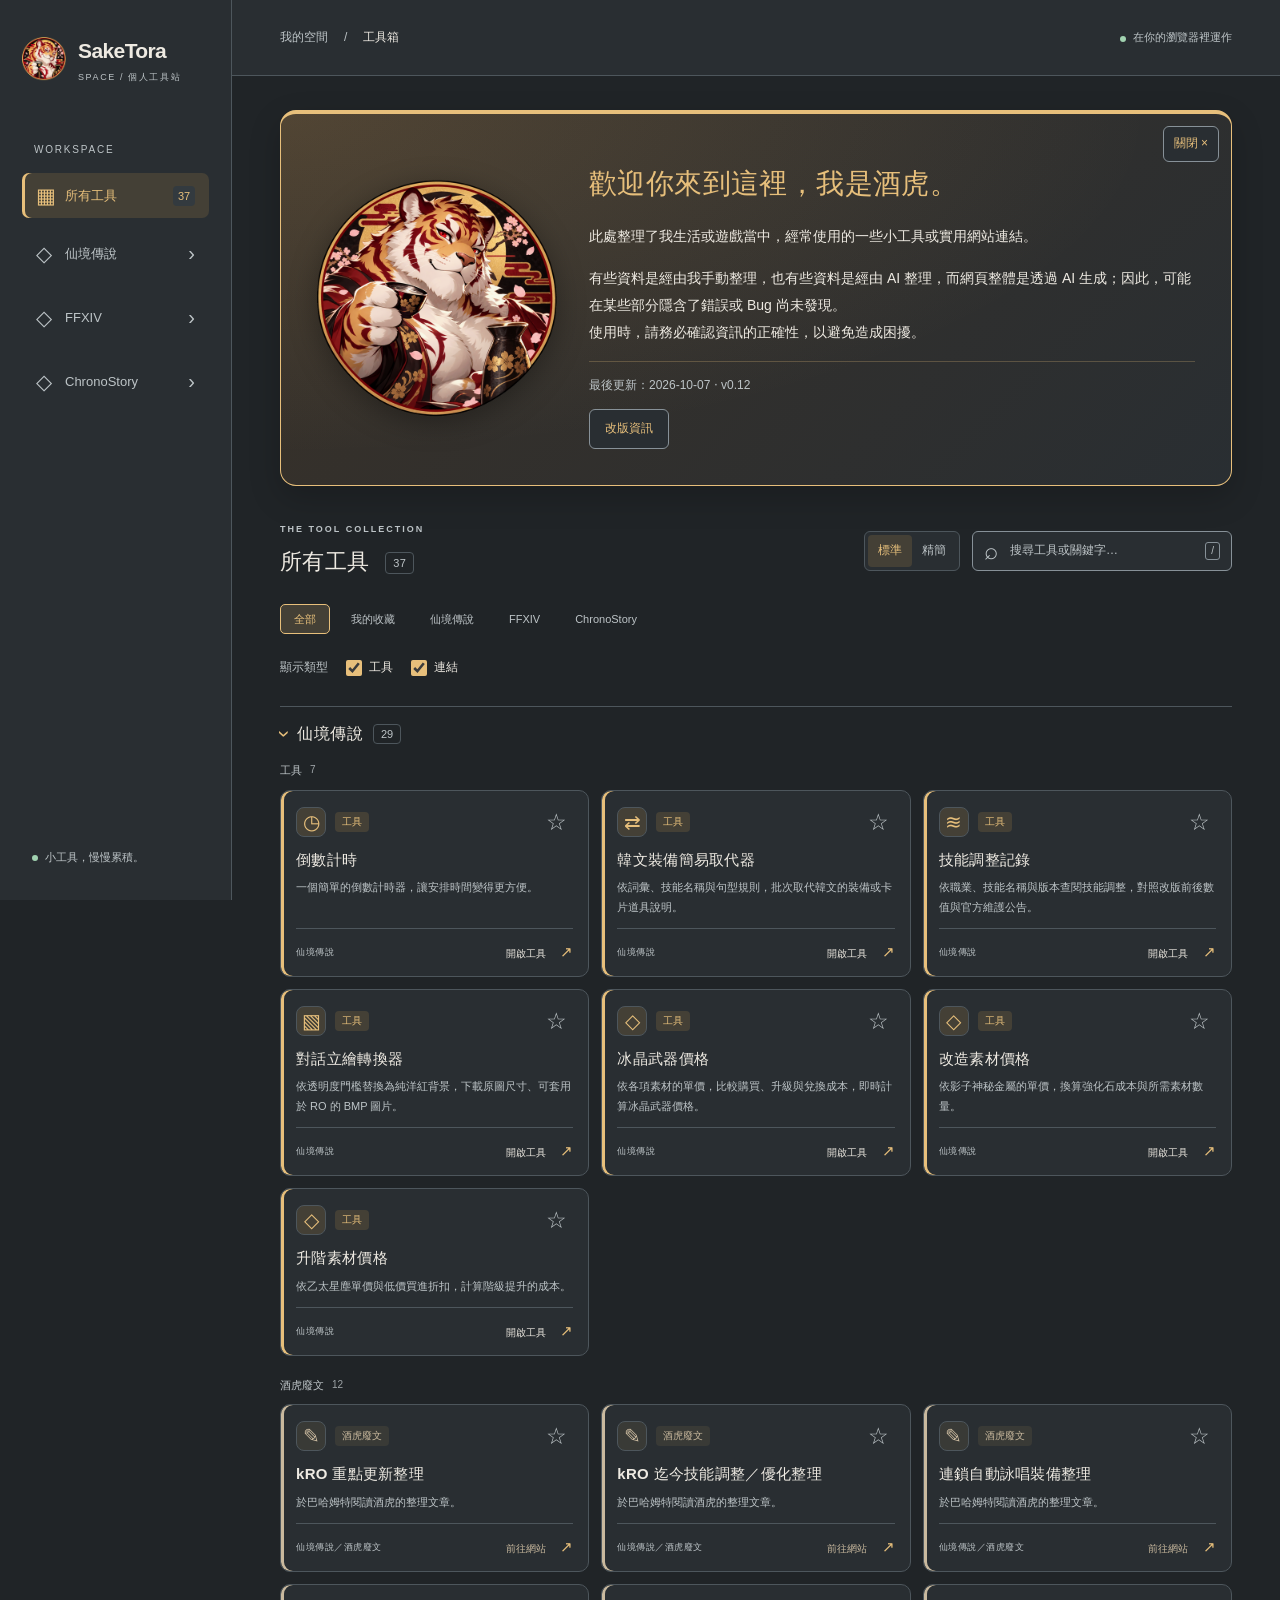
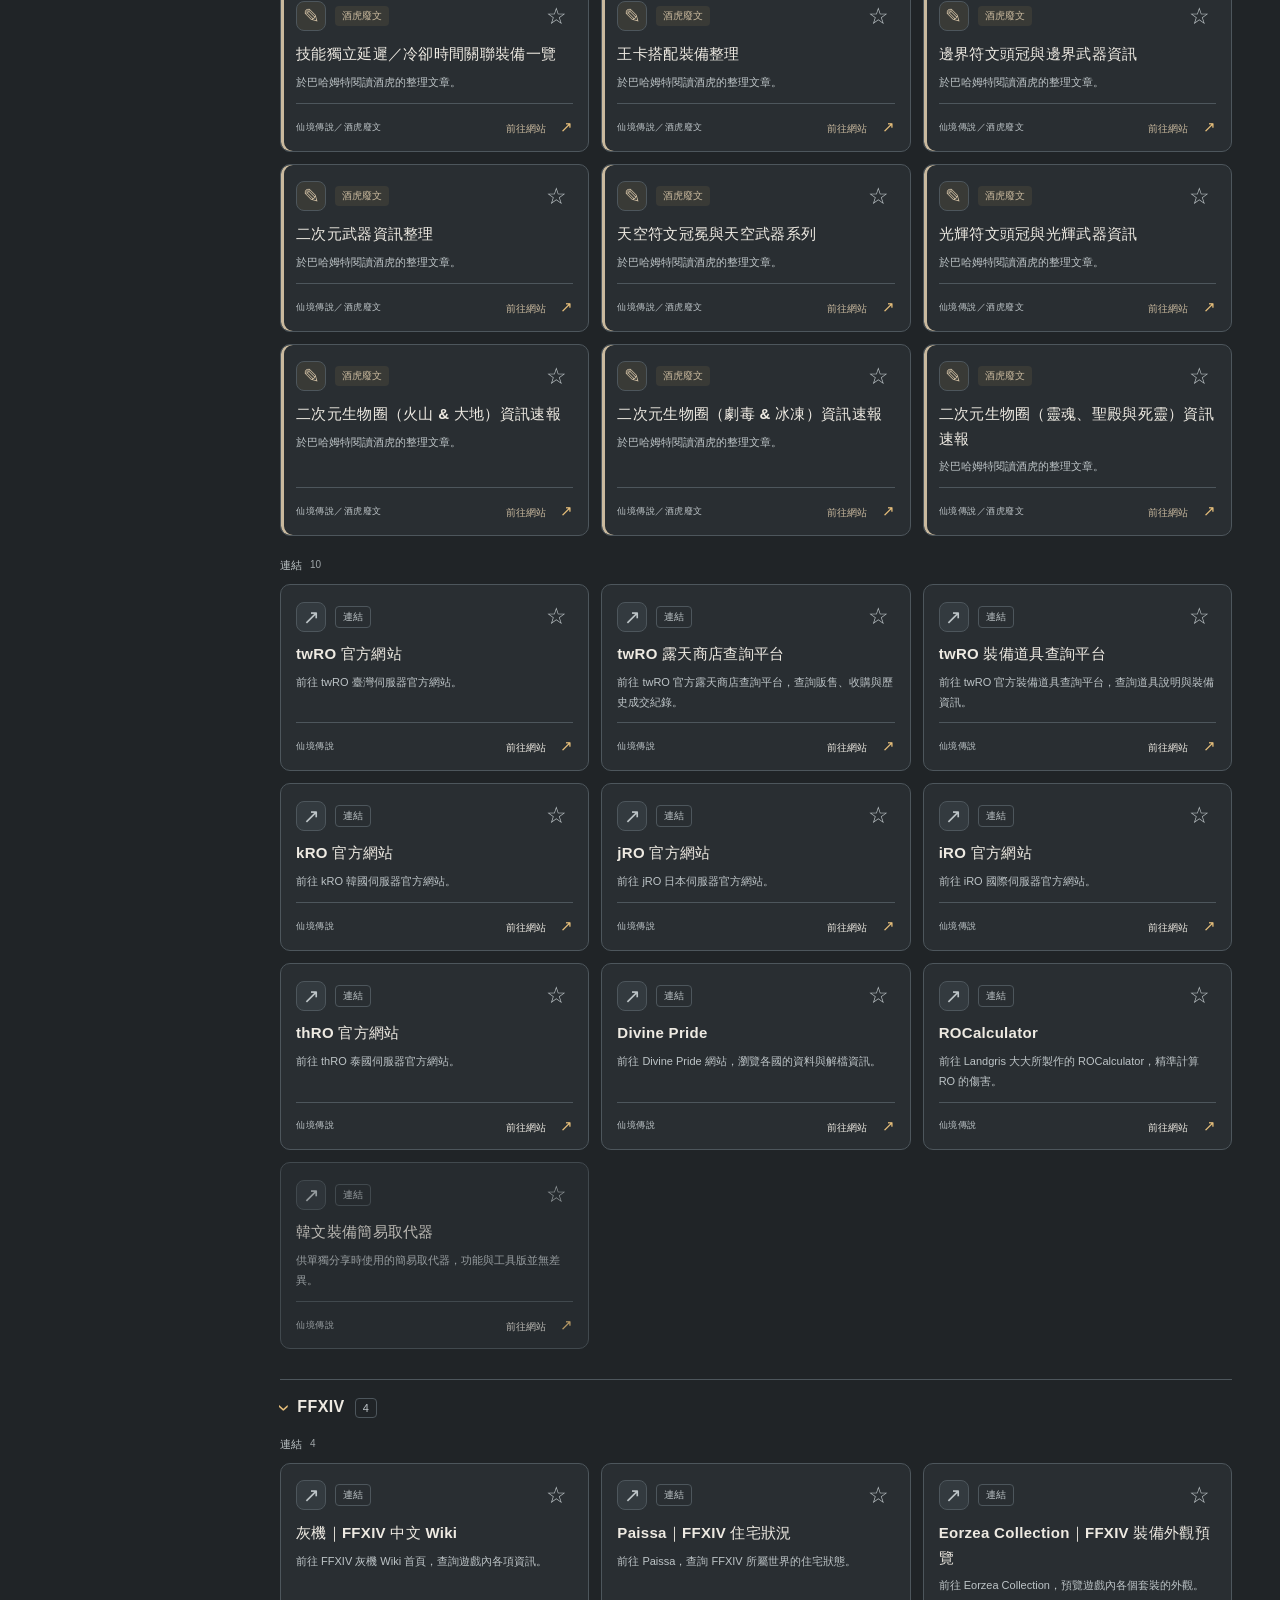
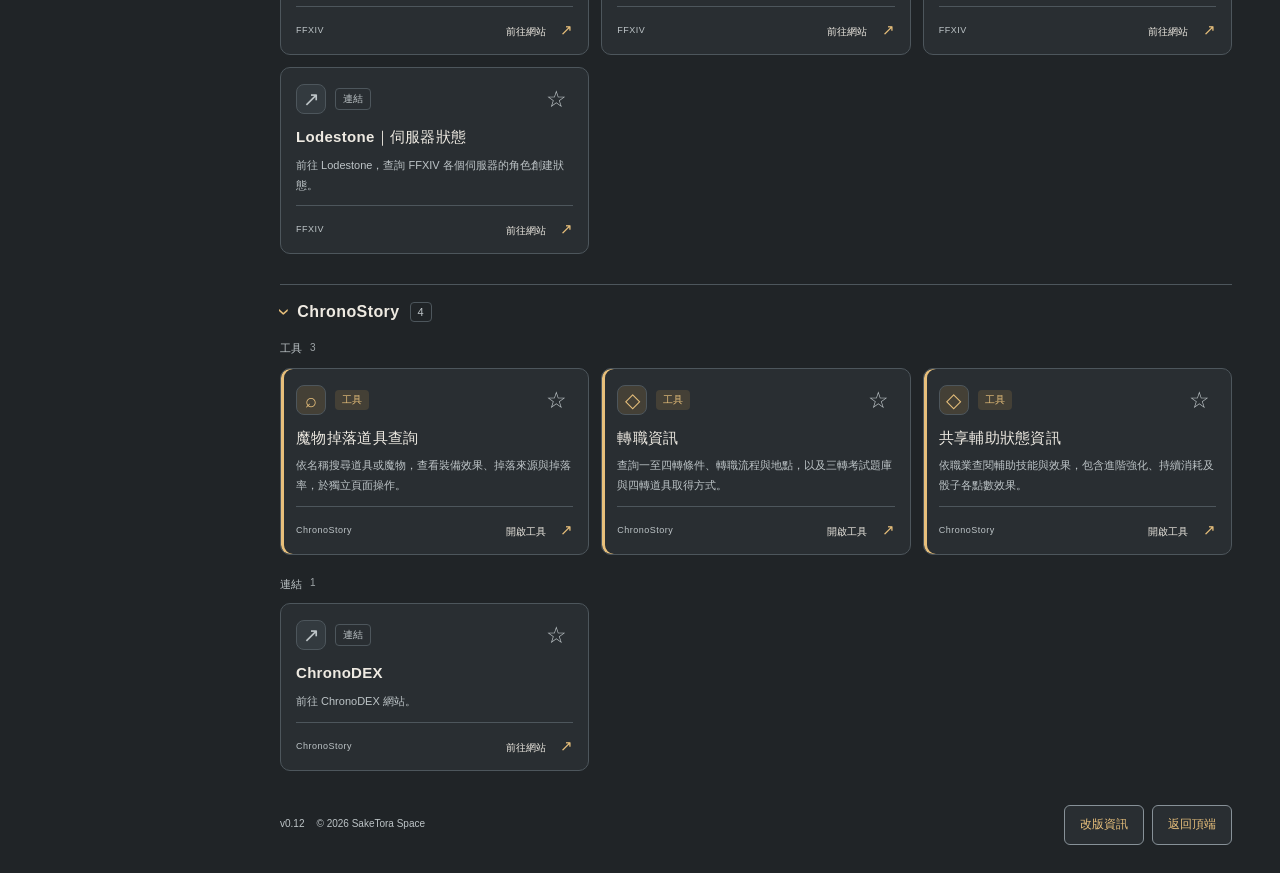
==== index.html @ fd47b69e "feat: 發布 v0.12，新增對話立繪轉換器" ====
<!doctype html>
<html lang="zh-Hant">
<head>
  <meta charset="utf-8">
  <meta name="viewport" content="width=device-width, initial-scale=1">
  <meta name="theme-color" content="#202427">
  <meta name="description" content="SakeTora Space — 收集遊戲與生活中剛剛好的小工具。">
  <title>SakeTora Space · 日常工具箱</title>
  <link rel="canonical" href="https://saketora95.github.io/SakeToraSpace/">
  <meta property="og:type" content="website">
  <meta property="og:site_name" content="SakeTora Space">
  <meta property="og:locale" content="zh_TW">
  <meta property="og:title" content="SakeTora Space · 日常工具箱">
  <meta property="og:description" content="SakeTora Space — 收集遊戲與生活中剛剛好的小工具。">
  <meta property="og:url" content="https://saketora95.github.io/SakeToraSpace/">
  <meta property="og:image" content="https://saketora95.github.io/SakeToraSpace/assets/welcome.png">
  <meta property="og:image:type" content="image/png">
  <meta property="og:image:width" content="600">
  <meta property="og:image:height" content="600">
  <meta property="og:image:alt" content="酒虎舉杯歡迎你來到 SakeTora Space">
  <meta name="twitter:card" content="summary_large_image">
  <meta name="twitter:title" content="SakeTora Space · 日常工具箱">
  <meta name="twitter:description" content="SakeTora Space — 收集遊戲與生活中剛剛好的小工具。">
  <meta name="twitter:image" content="https://saketora95.github.io/SakeToraSpace/assets/welcome.png">
  <meta name="twitter:image:alt" content="酒虎舉杯歡迎你來到 SakeTora Space">
  <link rel="icon" href="./assets/favicon.png" type="image/png">
  <link rel="stylesheet" href="./assets/css/styles.css">
  <script src="./assets/js/tools/ragnarok/glacier-weapon.js" defer></script>
  <script src="./assets/js/tools/ragnarok/reform-material.js" defer></script>
  <script src="./assets/js/tools/ragnarok/grade-material.js" defer></script>
  <script src="./assets/js/tools/ragnarok/laboratory-timer.js" defer></script>
  <script src="./assets/js/tools/chronostory/support-info.js" defer></script>
  <script src="./assets/js/app.js" defer></script>
  <script src="./assets/js/page-navigation.js" defer></script>
</head>
<body>
  <a class="skip-link" href="#main">跳至主要內容</a>
  <aside class="sidebar">
    <a class="brand" href="./" aria-label="SakeTora Space 首頁"><img class="brand-avatar" src="./assets/favicon.png" alt="" width="44" height="44"><span>SakeTora<small>SPACE / 個人工具站</small></span></a>
    <div class="nav-label">WORKSPACE</div>
    <button id="navigation-toggle" class="secondary-button" aria-expanded="false" aria-controls="tool-navigation">工具選單 ☰</button>
    <nav id="tool-navigation" aria-label="工具分類" class="navigation">
      <div class="nav-group"><button class="nav-item" data-filter="all" aria-pressed="false"><span aria-hidden="true">▦</span>所有工具<span class="nav-count" id="all-tool-count">14</span></button></div>
      <div class="nav-group" hidden><button class="nav-item" data-filter="favorites" aria-pressed="false" aria-expanded="false" aria-controls="submenu-favorites"><span aria-hidden="true">☆</span>我的收藏<span class="nav-count" id="favorite-count">0</span><span class="nav-chevron" aria-hidden="true">›</span></button><ul id="submenu-favorites" class="nav-submenu" data-submenu="favorites" hidden></ul></div>
      <div class="nav-group"><button class="nav-item" data-filter="ragnarok" aria-pressed="false" aria-expanded="false" aria-controls="submenu-ragnarok"><span aria-hidden="true">◇</span>仙境傳說<span class="nav-chevron" aria-hidden="true">›</span></button><ul id="submenu-ragnarok" class="nav-submenu" data-submenu="ragnarok" hidden></ul></div>
      <div class="nav-group"><button class="nav-item" data-filter="ffxiv" aria-pressed="false" aria-expanded="false" aria-controls="submenu-ffxiv"><span aria-hidden="true">◇</span>FFXIV<span class="nav-chevron" aria-hidden="true">›</span></button><ul id="submenu-ffxiv" class="nav-submenu" data-submenu="ffxiv" hidden></ul></div>
      <div class="nav-group"><button class="nav-item" data-filter="chronostory" aria-pressed="false" aria-expanded="false" aria-controls="submenu-chronostory"><span aria-hidden="true">◇</span>ChronoStory<span class="nav-chevron" aria-hidden="true">›</span></button><ul id="submenu-chronostory" class="nav-submenu" data-submenu="chronostory" hidden></ul></div>
    </nav>
    <div class="sidebar-bottom"><span class="status-dot"></span>小工具，慢慢累積。</div>
  </aside>
  <div class="workspace">
    <header class="topbar"><span><span class="muted">我的空間</span><span class="breadcrumb">/</span>工具箱</span><span class="local-badge"><span class="status-dot"></span>在你的瀏覽器裡運作</span></header>
    <main id="main">
      <section id="toolbox" class="toolbox" aria-labelledby="tools-heading">
        <section id="welcome-panel" class="welcome-panel" aria-labelledby="welcome-heading" hidden>
          <button id="welcome-close" class="welcome-close secondary-button" type="button" aria-label="關閉自我介紹">關閉 ×</button>
          <img class="welcome-portrait" src="./assets/welcome.png" alt="酒虎舉杯歡迎你" width="1254" height="1254">
          <div class="welcome-copy">
            <h2 id="welcome-heading">歡迎你來到這裡，我是酒虎。</h2>
            <p>此處整理了我生活或遊戲當中，經常使用的一些小工具或實用網站連結。</p>
            <p>有些資料是經由我手動整理，也有些資料是經由 AI 整理，而網頁整體是透過 AI 生成；因此，可能在某些部分隱含了錯誤或 Bug 尚未發現。<br>使用時，請務必確認資訊的正確性，以避免造成困擾。</p>
            <p class="welcome-version">最後更新：2026-10-07 ‧ <span id="welcome-version">v0.12</span></p>
            <button class="secondary-button welcome-release" type="button" data-release-notes aria-haspopup="dialog" aria-controls="release-dialog">改版資訊</button>
          </div>
        </section>
        <div class="section-top">
          <div><div class="eyebrow muted">THE TOOL COLLECTION</div><h1 id="tools-heading">所有工具 <span id="result-count">14</span></h1></div>
          <div class="collection-controls">
            <div class="view-switch" role="group" aria-label="卡片顯示方式">
              <button type="button" data-card-view="standard" aria-pressed="true" aria-controls="tool-grid">標準</button>
              <button type="button" data-card-view="compact" aria-pressed="false" aria-controls="tool-grid">精簡</button>
            </div>
            <label class="search"><span aria-hidden="true">⌕</span><input id="search" type="search" placeholder="搜尋工具或關鍵字…" aria-label="搜尋工具"><kbd>/</kbd></label>
          </div>
        </div>
        <div class="filter-row"><div class="filter-tabs" role="group" aria-label="篩選工具"><button data-filter="all" class="filter-tab active" aria-pressed="true">全部</button><button data-filter="favorites" class="filter-tab" aria-pressed="false">我的收藏</button><button data-filter="ragnarok" class="filter-tab" aria-pressed="false">仙境傳說</button><button data-filter="ffxiv" class="filter-tab" aria-pressed="false">FFXIV</button><button data-filter="chronostory" class="filter-tab" aria-pressed="false">ChronoStory</button></div></div>
        <div class="type-filters" role="group" aria-label="顯示類型">
          <span>顯示類型</span>
          <label for="show-tools"><input id="show-tools" type="checkbox" checked>工具</label>
          <label for="show-links"><input id="show-links" type="checkbox" checked>連結</label>
        </div>
        <div id="tool-grid" class="tool-collection"></div>
        <div id="empty-state" class="empty-state" hidden><span aria-hidden="true">⌕</span><h3 id="empty-title">找不到符合的工具</h3><p id="empty-description">換個關鍵字，或看看其他分類吧。</p><button class="secondary-button" id="clear-filters">顯示所有工具</button></div>
        <noscript><p class="notice">請啟用 JavaScript，即可使用搜尋、收藏及所有小工具。</p></noscript>
      </section>
      <footer>
        <div class="footer-info"><span id="site-version" aria-label="網站版本"></span><span>© <span id="year">2026</span> SakeTora Space</span></div>
        <div class="footer-actions"><button id="welcome-restore" class="secondary-button" type="button" aria-controls="welcome-panel" hidden>重新顯示歡迎訊息</button><button class="secondary-button" type="button" data-release-notes aria-haspopup="dialog" aria-controls="release-dialog">改版資訊</button><button id="back-to-top" class="secondary-button" type="button">返回頂端</button></div>
      </footer>
    </main>
  </div>
  <dialog id="tool-dialog" aria-labelledby="dialog-title"><div class="dialog-header"><div><span id="dialog-category" class="eyebrow muted"></span><h2 id="dialog-title"></h2></div><button id="close-dialog" class="icon-button" aria-label="關閉工具">×</button></div><div id="tool-content"></div></dialog>
  <dialog id="release-dialog" aria-labelledby="release-title">
    <div class="dialog-header">
      <div><span class="eyebrow muted"><time datetime="2026-10-07">2026-10-07</time></span><h2 id="release-title">v0.12 改版資訊</h2></div>
      <form method="dialog"><button class="icon-button" type="submit" aria-label="關閉改版資訊" autofocus>×</button></form>
    </div>
    <ul class="release-summary">
      <li>仙境傳說新增「對話立繪轉換器」，將 PNG、WebP 依透明度門檻轉為洋紅背景，以原圖尺寸輸出 24 位元 BMP。</li>
      <li>提供單一圖檔、卡普拉群（10 份）與准它群（2 份）下載，套用指定檔名，並提醒瀏覽器的多檔下載限制。</li>
      <li>加入立繪替換教學影片連結，獨立頁面支援 #no=1 隱藏返回工具箱連結。</li>
    </ul>
  </dialog>
  <div id="toast" class="toast" role="status" hidden></div>
</body>
</html>
---- assets/css/styles.css ----
:root {
  color-scheme: dark;
  --bg: #202427;
  --panel: #292e32;
  --surface-soft: #333a3f;
  --panel-hover: #3c4143;
  --line: #4d565c;
  --control-line: #879198;
  --text: #eeeae2;
  --muted: #bdc4c7;
  --accent: #e7bf7b;
  --selected: #444036;
  --primary: #e7bf7b;
  --primary-hover: #f2d39f;
  --on-primary: #292419;
  --success: #a1d2b0;
  --warning: #f2d39f;
  --danger: #ffa8aa;
  --shadow: 0 8px 24px #00000018;
  --sidebar: 232px;
  font-family: Inter, "Segoe UI", "Noto Sans TC", "Microsoft JhengHei", sans-serif;
  font-synthesis: none;
}
*{box-sizing:border-box}html{scroll-behavior:smooth;scroll-padding-top:24px}body{margin:0;background:var(--bg);color:var(--text);font-size:14px;line-height:1.65}button,input,textarea{font:inherit}button,a,input,textarea{-webkit-tap-highlight-color:transparent}button{cursor:pointer}button,a{touch-action:manipulation}button{color:inherit}a{color:inherit;text-decoration:none}button:focus-visible,a:focus-visible,input:focus-visible,textarea:focus-visible{outline:2px solid var(--accent);outline-offset:4px}button:disabled{opacity:.45;cursor:not-allowed}[hidden]{display:none!important}.muted{color:var(--muted)}.accent{color:var(--accent)}.skip-link{position:fixed;top:-80px;left:20px;z-index:20;padding:12px;background:var(--accent);color:var(--bg)}.skip-link:focus{top:12px}
.sidebar{width:var(--sidebar);position:fixed;inset:0 auto 0 0;border-right:1px solid var(--line);padding:34px 22px;display:flex;flex-direction:column;background:var(--panel)}.brand{display:flex;gap:12px;align-items:center;font-size:21px;font-weight:700;letter-spacing:-.6px}.brand small{display:block;font-size:9px;color:var(--muted);letter-spacing:1.6px;font-weight:500;margin-top:1px}.brand-mark{position:relative;display:grid;place-items:center;width:40px;height:44px;border-radius:12px;background:var(--primary);color:var(--on-primary);font-size:29px;font-weight:800;transform:rotate(-5deg)}.brand-mark span{position:absolute;font-size:17px;right:-4px;top:-9px;color:var(--accent);text-shadow:2px 2px var(--panel)}.nav-label{font-size:10px;letter-spacing:1.8px;color:var(--muted);margin:58px 12px 14px}.navigation{display:grid;gap:7px}.nav-item{display:flex;align-items:center;gap:13px;background:none;border:0;padding:12px 14px;text-align:left;border-radius:7px;color:var(--muted)}.nav-item>span:first-child{font-size:21px;width:20px;line-height:1}.nav-item.active{background:var(--selected);color:var(--accent)}.nav-item:hover{background:var(--surface-soft)}.nav-count{margin-left:auto;font-size:11px;line-height:20px;min-width:22px;text-align:center;border-radius:4px;background:var(--surface-soft)}.nav-divider{height:1px;background:var(--line);margin:14px 10px}.sidebar-bottom{margin-top:auto;font-size:11px;color:var(--muted);padding:16px 10px 0}.status-dot{display:inline-block;width:6px;height:6px;border-radius:50%;background:var(--success);margin-right:7px;vertical-align:middle}
.workspace{margin-left:var(--sidebar)}.topbar{height:76px;border-bottom:1px solid var(--line);display:flex;justify-content:space-between;align-items:center;padding:0 48px;font-size:12px}.breadcrumb{margin:0 16px;color:var(--muted)}.local-badge{color:var(--muted);font-size:11px}main{max-width:1370px;padding:0 48px;margin:auto}.eyebrow{font-size:9px;letter-spacing:2px;font-weight:600}.primary-button{background:var(--primary);color:var(--on-primary);border:1px solid var(--accent);border-radius:6px;padding:10px 17px;font-weight:650;display:inline-flex;gap:29px;align-items:center;justify-content:center;font-size:12px}.primary-button:hover{background:var(--primary-hover);border-color:var(--primary-hover)}
.toolbox{padding-top:34px}.section-top{display:flex;align-items:center;justify-content:space-between;gap:20px}h1,h2{font-size:22px;letter-spacing:.4px;font-weight:600;margin:7px 0 0}#result-count{display:inline-block;vertical-align:middle;font-size:11px;font-weight:400;color:var(--muted);border:1px solid var(--line);padding:0 7px;border-radius:4px;margin-left:9px;line-height:20px}.search{display:flex;align-items:center;gap:10px;width:260px;padding:7px 11px;border:1px solid var(--line);border-radius:6px;background:var(--panel);color:var(--muted)}.search>span{font-size:24px;line-height:1}.search input{min-width:0;width:100%;border:0;background:none;outline:none;color:var(--text);font-size:12px}.search:focus-within{border-color:var(--accent)}.search kbd{font-family:inherit;border:1px solid var(--control-line);border-radius:3px;padding:0 5px;font-size:10px}.filter-row{display:flex;align-items:center;justify-content:space-between;margin:24px 0 21px;gap:16px}.filter-tabs{display:flex;gap:7px;flex-wrap:wrap}.filter-tab{border:1px solid transparent;background:none;border-radius:5px;padding:5px 13px;font-size:11px;color:var(--muted)}.filter-tab.active{background:var(--selected);border-color:var(--accent);color:var(--accent)}.filter-tab:hover{color:var(--text)}.filter-hint{font-size:10px;color:var(--muted)}.tool-grid{display:grid;grid-template-columns:repeat(3,minmax(0,1fr));gap:12px}.tool-card{position:relative;display:flex;flex-direction:column;background:var(--panel);border:1px solid var(--line);border-radius:10px;padding:14px 15px 0;transition:border-color .2s,transform .2s;min-height:168px}.tool-card:hover{border-color:var(--accent);transform:translateY(-3px)}.card-top{display:flex;justify-content:space-between;align-items:center;margin-bottom:8px}.tool-icon{width:30px;height:30px;display:grid;place-items:center;flex-shrink:0;border-radius:8px;font-size:20px;line-height:1;color:var(--tone);background:color-mix(in srgb,var(--tone) 10%,transparent);border:1px solid color-mix(in srgb,var(--tone) 17%,transparent)}.favorite-button{background:none;border:0;color:var(--muted);padding:6px;font-size:23px;line-height:1}.favorite-button[aria-pressed="true"]{color:var(--accent)}.favorite-button:hover{color:var(--accent)}.tool-card h3{font-size:15px;letter-spacing:.3px;margin:0 0 6px;font-weight:600}.tool-card p{font-size:11px;line-height:1.8;color:var(--muted);margin:0 0 10px;flex:1}.card-footer{display:flex;align-items:center;justify-content:space-between;border-top:1px solid var(--line);padding:8px 0}.category-label{font-size:9px;letter-spacing:.5px;color:var(--muted)}.open-tool{border:0;background:none;font-size:10px;padding:3px 0 3px 12px;color:var(--text)}.open-tool span{font-size:15px;margin-left:12px;color:var(--accent)}.empty-state{text-align:center;padding:50px 20px;border:1px dashed var(--line);border-radius:9px;color:var(--muted)}.empty-state>span{font-size:35px}.empty-state h3{color:var(--text);margin:5px}.empty-state p{font-size:13px}footer{display:flex;justify-content:space-between;color:var(--muted);font-size:10px;padding:28px 0}footer .accent{margin-left:6px}
dialog{width:min(520px,calc(100% - 32px));max-height:calc(100dvh - 40px);background:var(--panel);color:var(--text);border:1px solid var(--control-line);border-radius:14px;padding:25px;box-shadow:0 30px 100px #0007}dialog::backdrop{background:#10182099;backdrop-filter:blur(5px)}body:has(dialog[open]){overflow:hidden}.dialog-header{display:flex;justify-content:space-between;align-items:center;margin-bottom:18px}.dialog-header h2{margin-top:4px}.icon-button{border:1px solid var(--line);background:var(--surface-soft);border-radius:6px;width:34px;height:34px;font-size:24px;line-height:1}.tool-description{color:var(--muted);font-size:13px;margin-bottom:20px}.tool-form{display:grid;gap:16px}.field{display:grid;gap:6px;font-size:12px;color:var(--text)}.field input,.field textarea{border:1px solid var(--control-line);border-radius:6px;background:var(--panel);padding:10px 12px;color:var(--text);width:100%;min-width:0}.field textarea{resize:vertical;min-height:125px;line-height:1.8}.field small{color:var(--muted);font-size:10px}.input-row{display:grid;grid-template-columns:1fr 1fr;gap:14px}.result{padding:17px;background:var(--selected);border:1px solid var(--accent);border-radius:7px;color:var(--accent);overflow-wrap:anywhere;white-space:pre-wrap;font-size:14px;min-height:61px}.actions{display:flex;gap:9px;flex-wrap:wrap}.secondary-button{border:1px solid var(--control-line);color:var(--accent);background:transparent;border-radius:6px;padding:9px 15px;font-size:12px}.secondary-button:hover{background:var(--selected)}.timer-display{text-align:center;font-size:64px;font-variant-numeric:tabular-nums;letter-spacing:3px;color:var(--accent);line-height:1.4;margin:15px 0}.helper,.notice{font-size:11px;color:var(--muted)}.stats{display:grid;grid-template-columns:repeat(3,1fr);gap:9px}.stat{text-align:center;background:var(--selected);border-radius:6px;padding:14px 3px;font-size:11px;color:var(--muted)}.stat strong{display:block;color:var(--accent);font-size:25px}.toast{position:fixed;bottom:24px;left:calc(50% + var(--sidebar)/2);transform:translateX(-50%);border:1px solid var(--accent);background:var(--panel);box-shadow:0 10px 40px #0006;border-radius:8px;padding:11px 20px;color:var(--text);font-size:12px;z-index:10;max-width:90vw}

@media(max-width:1150px){:root{--sidebar:200px}.sidebar{padding:30px 15px}.topbar{padding:0 30px}main{padding:0 30px}.tool-grid{grid-template-columns:repeat(2,minmax(0,1fr))}.filter-hint{display:none}}
@media(max-width:780px){:root{--sidebar:0px}.sidebar{position:static;width:100%;padding:18px 22px;border-right:0;border-bottom:1px solid var(--line);display:block}.brand{font-size:19px}.brand-mark{width:35px;height:36px;font-size:25px}.brand small{font-size:8px}.nav-label,.navigation,.sidebar-bottom{display:none}.workspace{margin:0}.topbar{height:49px;padding:0 22px;font-size:10px}.local-badge{font-size:9px}main{padding:0 22px}.toolbox{padding-top:26px}.search{width:220px}.toast{left:50%}}
@media(max-width:520px){.section-top{display:block}.search{margin-top:19px;width:100%}.search input{font-size:13px}.search kbd{display:none}.filter-row{margin:17px 0}.filter-tabs{gap:4px}.filter-tab{padding:6px 11px;font-size:11px}.tool-grid{grid-template-columns:1fr}.tool-card{min-height:168px}.tool-card p{font-size:12px}footer{gap:10px;font-size:9px}.timer-display{font-size:50px}.local-badge{font-size:8px}.tool-form input,.tool-form textarea{font-size:16px}}
@media(prefers-reduced-motion:reduce){html{scroll-behavior:auto}*,*::before,*::after{transition:none!important}}

/* Expandable tool navigation */
.sidebar{overflow-y:auto}
.brand{flex-shrink:0}
.nav-item{width:100%;gap:9px;font-size:13px}
.nav-chevron{margin-left:auto;font-size:20px;transition:transform .2s}
.nav-item[aria-expanded="true"] .nav-chevron{transform:rotate(90deg)}
.nav-count + .nav-chevron{margin-left:0}
.nav-submenu{list-style:none;margin:5px 0 10px 23px;padding:0 0 0 12px;border-left:1px solid var(--line)}
.nav-tool{display:block;width:100%;border:0;background:none;color:var(--muted);text-align:left;padding:8px 6px;border-radius:5px;font-size:12px}
.nav-tool:hover{background:var(--panel-hover);color:var(--accent)}
.nav-empty{padding:9px 0;color:var(--muted);font-size:11px}
#navigation-toggle{display:none}
@media(max-width:780px){
  #navigation-toggle{display:block;margin-top:16px}
  .sidebar.menu-open .navigation{display:grid;margin-top:14px}
}

.timer-actions{display:grid;grid-template-columns:repeat(3,minmax(0,1fr));gap:10px;width:100%}
.timer-actions button{width:100%;min-width:0;padding:11px 8px}
.secondary-button.timer-stop-active{background:#b42332;border-color:#b42332;color:#fff;font-weight:700;box-shadow:0 0 0 3px #b4233226}
.secondary-button.timer-stop-active:hover{background:#921c29;border-color:#921c29}
.secondary-button.timer-stop-active:active{background:#781722;box-shadow:none}

/* Stretch the native button/link across its card, keeping favorites separate. */
.tool-card .open-tool::after{content:"";position:absolute;inset:0;z-index:1;border-radius:10px;cursor:pointer}
.tool-card .open-tool:focus-visible::after{outline:2px solid var(--accent);outline-offset:3px}
.tool-card .favorite-button{position:relative;z-index:2}
#timer-status{margin:0;min-height:1.65em;text-align:center;color:var(--muted)}
.type-filters{display:flex;align-items:center;flex-wrap:wrap;gap:8px 18px;margin:-5px 0 20px;font-size:12px;color:var(--muted)}
.type-filters label{display:inline-flex;align-items:center;gap:7px;min-height:36px;cursor:pointer;color:var(--text)}
.type-filters input{width:16px;height:16px;margin:0;accent-color:var(--primary);cursor:pointer}

/* Text labels and distinct surfaces keep card types recognizable without color alone. */
.card-identity{display:flex;align-items:center;gap:9px}
.card-type{font-size:10px;line-height:1.6;padding:2px 7px;border-radius:4px}
.card-tool{border-color:var(--line);box-shadow:inset 3px 0 var(--accent);background:var(--panel)}
.card-tool .tool-icon{background:var(--selected);border-color:var(--accent);color:var(--accent)}
.card-tool .card-type{background:var(--selected);color:var(--accent)}
.card-link{background:var(--panel)}
.card-link .tool-icon{background:var(--surface-soft);border-color:var(--line);color:var(--muted)}
.card-link .card-type{border:1px solid var(--line);color:var(--muted)}

/* Category accordions contain separate grids so links always start a new row. */
.tool-collection{display:grid;gap:24px;min-width:0}
.category-group{min-width:0;border-top:1px solid var(--line)}
.category-group>summary{display:flex;align-items:center;gap:10px;padding:14px 0;cursor:pointer;list-style:none}
.category-group>summary::-webkit-details-marker{display:none}
.category-group>summary::before{content:"›";color:var(--accent);font-size:22px;line-height:1;transition:transform .2s}
.category-group[open]>summary::before{transform:rotate(90deg)}
.category-group>summary:focus-visible{outline:2px solid var(--accent);outline-offset:3px;border-radius:4px}
.category-group>summary h2{font-size:16px;margin:0}
.group-count{color:var(--muted);font-size:11px;border:1px solid var(--line);border-radius:4px;padding:0 7px}
.category-content{display:grid;gap:20px;padding:0 0 6px}
.card-section{min-width:0}
.card-section-title{display:flex;gap:8px;align-items:center;margin:0 0 10px;font-size:11px;font-weight:500;color:var(--muted)}
.card-section-title span{font-size:10px;opacity:.8}

dialog.dialog-wide{width:min(960px,calc(100% - 32px))}
.glacier-help{margin:0;text-align:right}
.glacier-actions{justify-content:flex-end}
.reform-actions{justify-content:flex-end}
.grade-merchant{display:flex;align-items:center;gap:8px;font-size:12px;color:var(--text)}
.grade-merchant input{accent-color:var(--accent);flex-shrink:0}
.laboratory-timers{min-width:0;margin-top:16px;border-top:1px solid var(--line);padding-top:12px}
.laboratory-timers>summary{cursor:pointer;font-size:14px;line-height:1.8}
.laboratory-content{display:grid;gap:8px;margin-top:10px}
.laboratory-passwords{display:grid;grid-template-columns:repeat(2,minmax(0,1fr));gap:10px;margin:0}
.laboratory-passwords>div{min-width:0;padding:12px;background:var(--surface-soft);border:1px solid var(--line);border-radius:6px}
.laboratory-passwords dt{font-size:11px;color:var(--muted)}
.laboratory-passwords dd{margin:8px 0 0;color:var(--accent);font-size:15px;line-height:1.5;font-variant-numeric:tabular-nums;overflow-wrap:anywhere}
#laboratory-binary{font-family:monospace;white-space:nowrap}
.laboratory-note{margin:0 0 4px;line-height:1.7}
.laboratory-boss{display:grid;grid-template-columns:minmax(0,1fr) auto;align-items:center;gap:8px;padding:10px 12px;border:1px solid var(--line);border-radius:8px}
.laboratory-boss h3{grid-column:1/-1;margin:0;font-size:12px;font-weight:500;line-height:1.6}
.laboratory-clock{display:flex;flex-wrap:wrap;align-items:center;gap:8px}
.laboratory-clock-meta{display:grid;gap:2px}
.laboratory-clock output{font-size:28px;color:var(--accent);font-variant-numeric:tabular-nums}
.laboratory-boss .actions{gap:6px}
.laboratory-boss .actions button{padding:8px 10px;min-height:36px}
dialog:has(#timer-form) #timer-form{gap:10px;min-width:0;align-content:start}
dialog:has(#timer-form) .timer-display{font-size:50px;line-height:1.2;margin:4px 0}
@media(min-width:800px) and (orientation:landscape){
  dialog:has(#laboratory-timers[open]){width:min(960px,calc(100% - 32px))}
  dialog:has(#laboratory-timers[open]) #tool-content{display:grid;grid-template-columns:minmax(240px,.85fr) minmax(0,1.4fr);gap:24px;align-items:start}
  dialog:has(#laboratory-timers[open]) .laboratory-timers{margin-top:0;padding:0 0 0 24px;border-top:0;border-left:1px solid var(--line)}
}
@media(max-width:380px){
  .laboratory-boss{padding:10px;gap:6px}
  .laboratory-clock output{font-size:24px}
  .laboratory-clock-meta{flex-basis:100%}
}
.grade-chance{display:block;margin-top:5px;color:var(--muted);font-size:11px}
.reform-table.grade-table thead th{text-align:center}
.reform-table.grade-table thead th:first-child[rowspan]{text-align:left}
#grade-price[aria-invalid="true"]{border-color:var(--accent)}
.reform-prices{display:grid;grid-template-columns:repeat(2,minmax(0,1fr));gap:12px}
@media(max-width:480px){.reform-prices{grid-template-columns:1fr}}
.reform-help{margin:0}
.reform-messages{display:grid;gap:6px}
.reform-warning{color:var(--accent)}
.reform-table-scroll{min-width:0;overflow-x:auto;border:1px solid var(--line);border-radius:8px}
.reform-table-scroll:focus-visible{outline:2px solid var(--accent);outline-offset:3px}
.reform-table{width:100%;border-collapse:collapse;white-space:nowrap;font-size:12px}
.reform-table th,.reform-table td{padding:12px;text-align:right;border-top:1px solid var(--line)}
.reform-table th:first-child,.reform-table td:first-child{text-align:left}
.reform-formula{display:block;white-space:normal;min-width:210px;max-width:280px;margin-top:5px;color:var(--muted);font-size:11px;font-weight:400}
.reform-quick-table th:nth-child(2),.reform-quick-table td:nth-child(2){text-align:center}
.reform-quick-table .field{justify-items:center}
.reform-table thead{background:var(--surface-soft);color:var(--muted)}
.reform-table tbody th{font-weight:400}
.reform-table tbody tr:nth-child(even){background:var(--surface-soft)}
.reform-table input{min-width:90px;width:110px;text-align:right}
.reform-table output{color:var(--accent);font-variant-numeric:tabular-nums}
.reform-table input[aria-invalid="true"],.reform-prices input[aria-invalid="true"]{border-color:var(--accent)}
.job-info{display:grid;gap:12px}
.job-info>details{min-width:0;border:1px solid var(--line);border-radius:8px;padding:12px}
.job-info summary{cursor:pointer;font-size:14px;color:var(--accent)}
.job-stage-placeholder{display:none}
.job-level{margin:12px 0;color:var(--muted);font-size:13px}
.job-stage-content:focus-visible{outline:2px solid var(--accent);outline-offset:-2px}
@media(min-width:900px){
  dialog:has(.job-info){width:min(960px,calc(100% - 32px));height:min(720px,calc(100dvh - 40px));overflow:hidden}
  dialog[open]:has(.job-info){display:flex;flex-direction:column}
  dialog:has(.job-info) .dialog-header{flex-shrink:0}
  dialog:has(.job-info) #tool-content{flex:1;min-height:0}
  .job-info{position:relative;height:100%;display:flex;flex-direction:column;gap:12px;isolation:isolate}
  .job-info::before{content:"";position:absolute;inset:0 0 0 164px;border:1px solid var(--line);border-radius:8px;background:var(--surface-soft);z-index:-1}
  .job-info>.job-stage{width:140px;padding:0;border:0}
  .job-stage>summary{padding:12px;border:1px solid var(--line);border-radius:8px;list-style:none}
  .job-stage>summary::-webkit-details-marker{display:none}
  .job-stage[open]>summary{background:var(--selected);border-color:var(--accent)}
  .job-stage-content{position:absolute;inset:0 0 0 164px;overflow:auto;overscroll-behavior:contain;scrollbar-gutter:stable;padding:20px}
  .job-stage-content .job-level{margin-top:0}
  .job-stage-placeholder{display:block;position:absolute;inset:0 0 0 164px;margin:0;padding:20px;color:var(--muted)}
  .job-info:has(>.job-stage[open]) .job-stage-placeholder{display:none}
}
.job-info .job-location-details>summary{list-style:none;font-size:inherit;color:inherit}
.job-location-details>summary::-webkit-details-marker{display:none}
.job-location-toggle{display:inline-block;margin-left:6px;padding:1px 8px;border:1px solid var(--line);border-radius:4px;color:var(--accent);font-size:11px}
.job-location-details .job-location-hide,.job-location-details[open] .job-location-show{display:none}
.job-location-details[open] .job-location-hide{display:inline}
.job-steps{margin:12px 0 0;padding-left:24px;font-size:13px;line-height:1.8}
.job-steps>li+li{margin-top:12px}
.job-steps-compact{margin-top:4px;line-height:1.5}
.job-steps-compact>li+li{margin-top:4px}
.job-locations{margin:6px 0 0;padding-left:20px;color:var(--muted)}
.job-info a{color:var(--accent);text-decoration:underline;text-underline-offset:3px}
.job-info summary:focus-visible,.job-table-scroll:focus-visible{outline:2px solid var(--accent);outline-offset:3px}
.job-table-scroll{overflow-x:auto;margin-top:12px}
.job-table{width:100%;border-collapse:collapse;font-size:12px;white-space:nowrap}
.job-table th,.job-table td{padding:10px 8px;text-align:left;border-bottom:1px solid var(--line)}
.job-table thead{background:var(--surface-soft);color:var(--muted)}
.job-table tbody th{font-weight:400}
.job-table tbody tr:last-child th,.job-table tbody tr:last-child td{border-bottom:0}
.job-translation-table{min-width:540px;table-layout:fixed;white-space:normal}
.job-translation-table caption{text-align:left;padding:12px 8px;color:var(--accent);font-size:14px}
.job-translation-table td{vertical-align:top;overflow-wrap:anywhere}
.job-translation-table th[scope="rowgroup"]{vertical-align:middle}
.job-translation-table tbody{border-bottom:1px solid var(--line)}
.sr-only{position:absolute;width:1px;height:1px;padding:0;margin:-1px;overflow:hidden;clip:rect(0,0,0,0);white-space:nowrap;border:0}
.glacier-prices{display:grid;grid-template-columns:repeat(3,minmax(0,1fr));gap:12px}
.glacier-table-scroll{min-width:0;overflow-x:auto;border:1px solid var(--line);border-radius:8px}
.glacier-table-scroll:focus-visible{outline:2px solid var(--accent);outline-offset:3px}
.glacier-table{width:100%;border-collapse:collapse;white-space:nowrap;font-size:12px}
.glacier-table caption{text-align:left;padding:14px;color:var(--text);font-weight:600}
.glacier-table th,.glacier-table td{padding:12px;text-align:right;border-top:1px solid var(--line)}
.glacier-table th:first-child{text-align:left}
.glacier-table thead{background:var(--surface-soft);color:var(--muted)}
.glacier-table tbody th{font-weight:400}
.glacier-table tbody tr:nth-child(even){background:var(--surface-soft)}
.glacier-table output{color:var(--accent);font-variant-numeric:tabular-nums;font-weight:600}
@media(max-width:780px){.glacier-prices{grid-template-columns:repeat(2,minmax(0,1fr))}}
@media(max-width:380px){.glacier-prices{grid-template-columns:1fr}}

.glacier-acquisition{display:grid;gap:10px}
.glacier-acquisition>div{display:grid;grid-template-columns:130px 1fr auto;gap:10px;padding:12px;background:var(--surface-soft);border:1px solid var(--line);border-radius:6px;font-size:12px}
.glacier-acquisition strong{font-weight:500}
.glacier-acquisition span{color:var(--muted)}
.glacier-acquisition b{color:var(--accent);font-variant-numeric:tabular-nums}
@media(max-width:780px){.glacier-acquisition>div{grid-template-columns:1fr}.glacier-acquisition b{font-size:13px}}

/* Graphite and amber: shared control and reading states. */
::selection{background:var(--primary);color:var(--on-primary)}
input,select,textarea{accent-color:var(--primary)}
input::placeholder,textarea::placeholder{color:var(--muted);opacity:1}
.sidebar,.topbar{background:var(--panel)}
.nav-item.active{box-shadow:inset 3px 0 var(--accent)}
.search{border-color:var(--control-line)}
.search:focus-within{outline:2px solid var(--accent);outline-offset:3px}
.tool-card:hover{background:var(--panel-hover)}
.card-tool .tool-icon{border-color:var(--line)}
.secondary-button{background:var(--panel)}
.secondary-button:hover{border-color:var(--accent)}
.reform-warning{color:var(--warning)}
#grade-price[aria-invalid="true"],.reform-table input[aria-invalid="true"],.reform-prices input[aria-invalid="true"]{border-color:var(--danger)}
select:focus-visible{outline:2px solid var(--accent);outline-offset:4px}
.brand-avatar{display:block;width:44px;height:44px;object-fit:contain;flex-shrink:0}
footer{align-items:center;flex-wrap:wrap;gap:16px}
.footer-info{display:flex;align-items:center;gap:12px;flex-wrap:wrap}
.footer-actions{display:flex;justify-content:flex-end;gap:8px;margin-left:auto;flex-wrap:wrap}
.welcome-panel{position:relative;display:grid;grid-template-columns:minmax(140px,240px) minmax(0,1fr);align-items:center;gap:32px;margin-bottom:36px;padding:36px;border:1px solid var(--accent);border-top:4px solid var(--accent);border-radius:16px;background:radial-gradient(ellipse at top left,#e7bf7b24,transparent 65%),linear-gradient(135deg,#393128,var(--panel));box-shadow:0 12px 32px #00000030}
.welcome-portrait{display:block;width:100%;height:auto;object-fit:contain;filter:drop-shadow(0 6px 14px #00000055)}
.welcome-copy{min-width:0;padding-top:12px}
.welcome-copy h2{margin:0 60px 16px 0;font-size:clamp(22px,2.2vw,28px);font-weight:700;line-height:1.6;color:var(--accent)}
.welcome-copy p{margin:0 0 16px;line-height:1.9}
.welcome-copy .welcome-version{margin-bottom:0;padding-top:12px;border-top:1px solid #e7bf7b40;color:var(--muted);font-size:12px}
.welcome-close{position:absolute;top:12px;right:12px;padding:6px 10px;min-height:36px}
.welcome-release{margin-top:12px}
.release-summary{margin:0;padding-left:22px;line-height:1.9}
.release-summary li+li{margin-top:12px}
@media(max-width:780px){
  .brand-avatar{width:36px;height:36px}
  .welcome-panel{grid-template-columns:minmax(0,1fr);gap:16px;padding:48px 20px 24px}
  .welcome-portrait{max-width:180px;justify-self:center}
  .welcome-copy{padding-top:0}
  .welcome-copy h2{margin-right:0;font-size:22px}
}

/* Shared standalone tools are quieter until hovered or focused. */
.tool-card.card-subdued:not(:hover):not(:focus-within){opacity:.75}

dialog:has(.support-info){width:min(1200px,calc(100% - 32px));height:min(760px,calc(100dvh - 40px));overflow:hidden}
dialog[open]:has(.support-info){display:flex;flex-direction:column}
dialog:has(.support-info) .dialog-header{flex-shrink:0}
dialog:has(.support-info) #tool-content{flex:1;min-height:0}
.support-info{display:grid;grid-template-columns:190px minmax(0,1fr);gap:20px;height:100%;min-height:0}
.support-navigation{overflow:auto;overscroll-behavior:contain;padding:4px}
.support-navigation button{width:100%;text-align:left;white-space:normal;overflow-wrap:anywhere}
.support-navigation details{margin-top:10px}
.support-navigation summary{cursor:pointer;padding:10px;color:var(--accent);border:1px solid var(--line);border-radius:8px}
.support-job-buttons{display:grid;gap:6px;margin:8px 0 0 10px}
.support-navigation button[aria-pressed="true"]{background:var(--selected);border-color:var(--accent);color:var(--accent)}
.support-content{min-width:0;overflow:auto;overscroll-behavior:contain;scrollbar-gutter:stable;padding:20px;border:1px solid var(--line);border-radius:8px;background:var(--surface-soft)}
.support-content h3{margin:0 0 16px;color:var(--accent)}
.support-navigation summary:focus-visible,.support-content:focus-visible{outline:2px solid var(--accent);outline-offset:-2px}
.support-overview{width:100%;min-width:760px;border-collapse:collapse;font-size:12px}
.support-overview th,.support-overview td{padding:12px;text-align:left;vertical-align:top;border:1px solid var(--line)}
.support-overview thead th{background:var(--panel);white-space:nowrap}
.support-overview th[scope="row"]{min-width:125px}
.support-overview td{min-width:140px}
.support-overview strong,.support-overview td>span{display:block}
.support-overview strong{white-space:nowrap}
.support-overview .support-upgrade{color:var(--muted);font-size:inherit;font-weight:400}
.support-overview td>span,.support-overview .support-upgrade>span{display:block;margin-top:6px;color:var(--muted)}
.support-group-heading{background:var(--selected);color:var(--accent)}
.support-skill-list{min-width:460px}
.support-skill{display:grid;grid-template-columns:minmax(150px,1fr) minmax(0,2fr);gap:20px;align-items:start}
.support-upgrade{margin-top:12px;padding-top:10px;border-top:1px dashed var(--line)}
.support-upgrade p{margin:6px 0 0}
.support-skill [lang="en"],.support-overview [lang="en"]{font-weight:400;color:var(--muted)}
.support-skill+.support-skill{border-top:1px solid var(--line);margin-top:12px;padding-top:12px}
.support-skill dt{font-weight:600;overflow-wrap:anywhere}
.support-skill dd{margin:0;line-height:1.9}
.support-skill ul{padding-left:24px;margin:8px 0 0}
@media(max-width:600px){
  .support-info{grid-template-columns:110px minmax(0,1fr);gap:8px}
  .support-navigation button,.support-navigation summary{font-size:12px;padding:8px}
  .support-job-buttons{margin-left:4px}
  .support-content{padding:12px}
}

/* Article cards echo tool cards with a softer amber accent. */
.card-article{--article-accent:#c9b99e;border-color:var(--line);box-shadow:inset 3px 0 var(--article-accent);background:var(--panel)}
.card-article .tool-icon{background:#393a36;border-color:var(--line);color:var(--article-accent)}
.card-article .card-type{border:0;background:#393a36;color:var(--article-accent)}
.card-article .open-tool{color:var(--article-accent)}
.nav-subcategory-title{display:block;padding:10px 6px 4px;color:var(--accent);font-size:12px;font-weight:600}
.nav-article-group>ul{list-style:none;margin:4px 0 0 6px;padding-left:8px;border-left:1px dashed var(--line)}

/* Display controls sit beside search; compact cards keep their native actions. */
.section-top{flex-wrap:wrap}
.collection-controls{display:flex;align-items:center;gap:12px;min-width:0;margin-left:auto}
.view-switch{display:flex;flex-shrink:0;border:1px solid var(--line);border-radius:6px;padding:3px;background:var(--panel)}
.view-switch button{border:0;border-radius:4px;background:none;color:var(--muted);padding:6px 10px;min-height:32px;font-size:12px}
.view-switch button[aria-pressed="true"]{background:var(--selected);color:var(--accent)}
.view-switch button:hover{color:var(--text)}
.view-compact .tool-grid{grid-template-columns:repeat(4,minmax(0,1fr));gap:10px}
.view-compact .tool-card{min-height:0;padding:10px 12px 0}
.view-compact .card-top{margin-bottom:4px}
.view-compact .tool-icon,.view-compact .tool-card p{display:none}
.view-compact .tool-card h3{font-size:13px;line-height:1.6;margin-bottom:8px}
.view-compact .card-footer{margin-top:auto;padding:5px 0;flex-wrap:wrap;gap:2px 6px}
.view-compact .open-tool{margin-left:auto;padding-left:0}
.view-compact .open-tool span{margin-left:4px}
@media(max-width:1150px){.view-compact .tool-grid{grid-template-columns:repeat(3,minmax(0,1fr))}}
@media(max-width:780px){.view-compact .tool-grid{grid-template-columns:repeat(2,minmax(0,1fr))}}
@media(max-width:520px){
  .collection-controls{margin-top:16px;width:100%;gap:8px}
  .collection-controls .search{margin-top:0;width:auto;flex:1;min-width:0}
  .view-switch button{padding:6px 8px}
}
@media(max-width:380px){.view-compact .tool-grid{grid-template-columns:1fr}}

/* Compact cards keep a hidden native action for full-card and keyboard access. */
.view-compact .card-footer{border:0;padding:0}
.view-compact .category-label,.view-compact .open-tool span{display:none}
.view-compact .tool-card .open-tool{padding:0;margin:0;border:0;height:0;min-height:0;font-size:0;line-height:0}
.view-compact .tool-card{padding-bottom:10px}
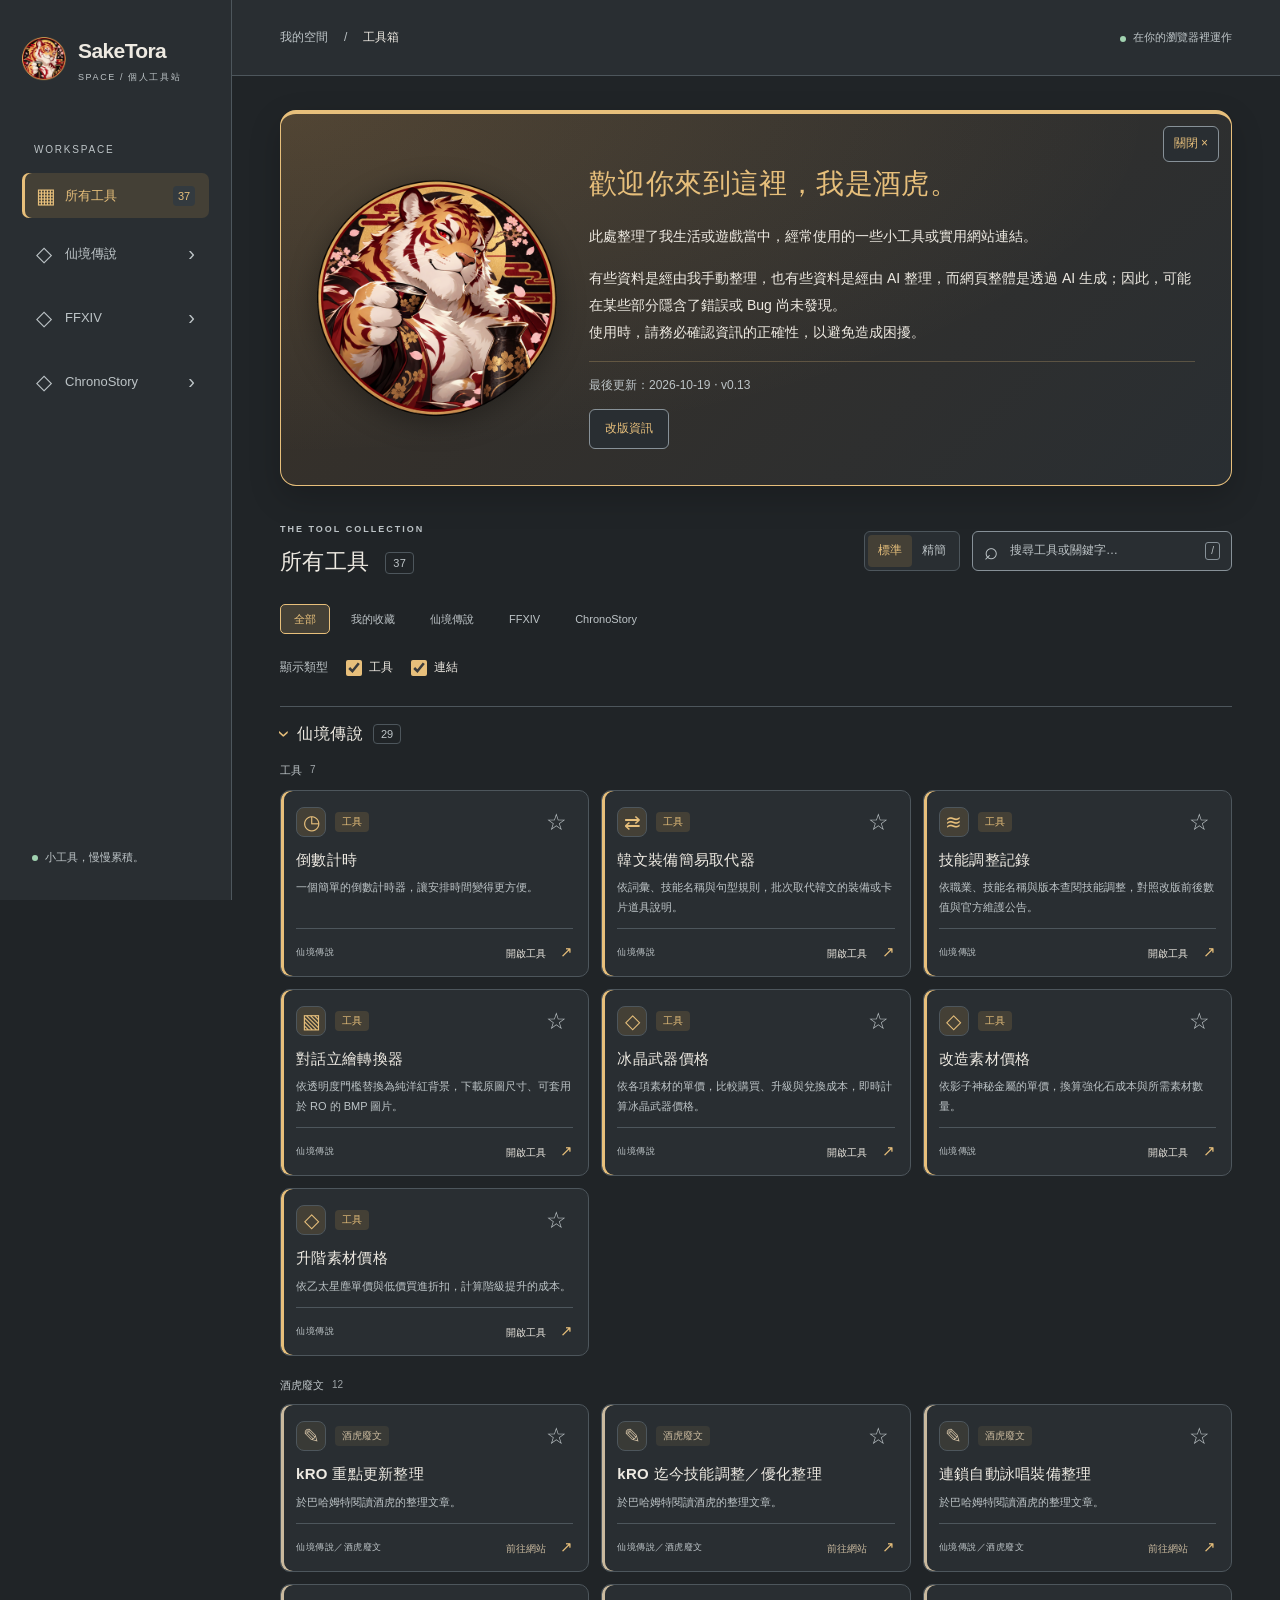
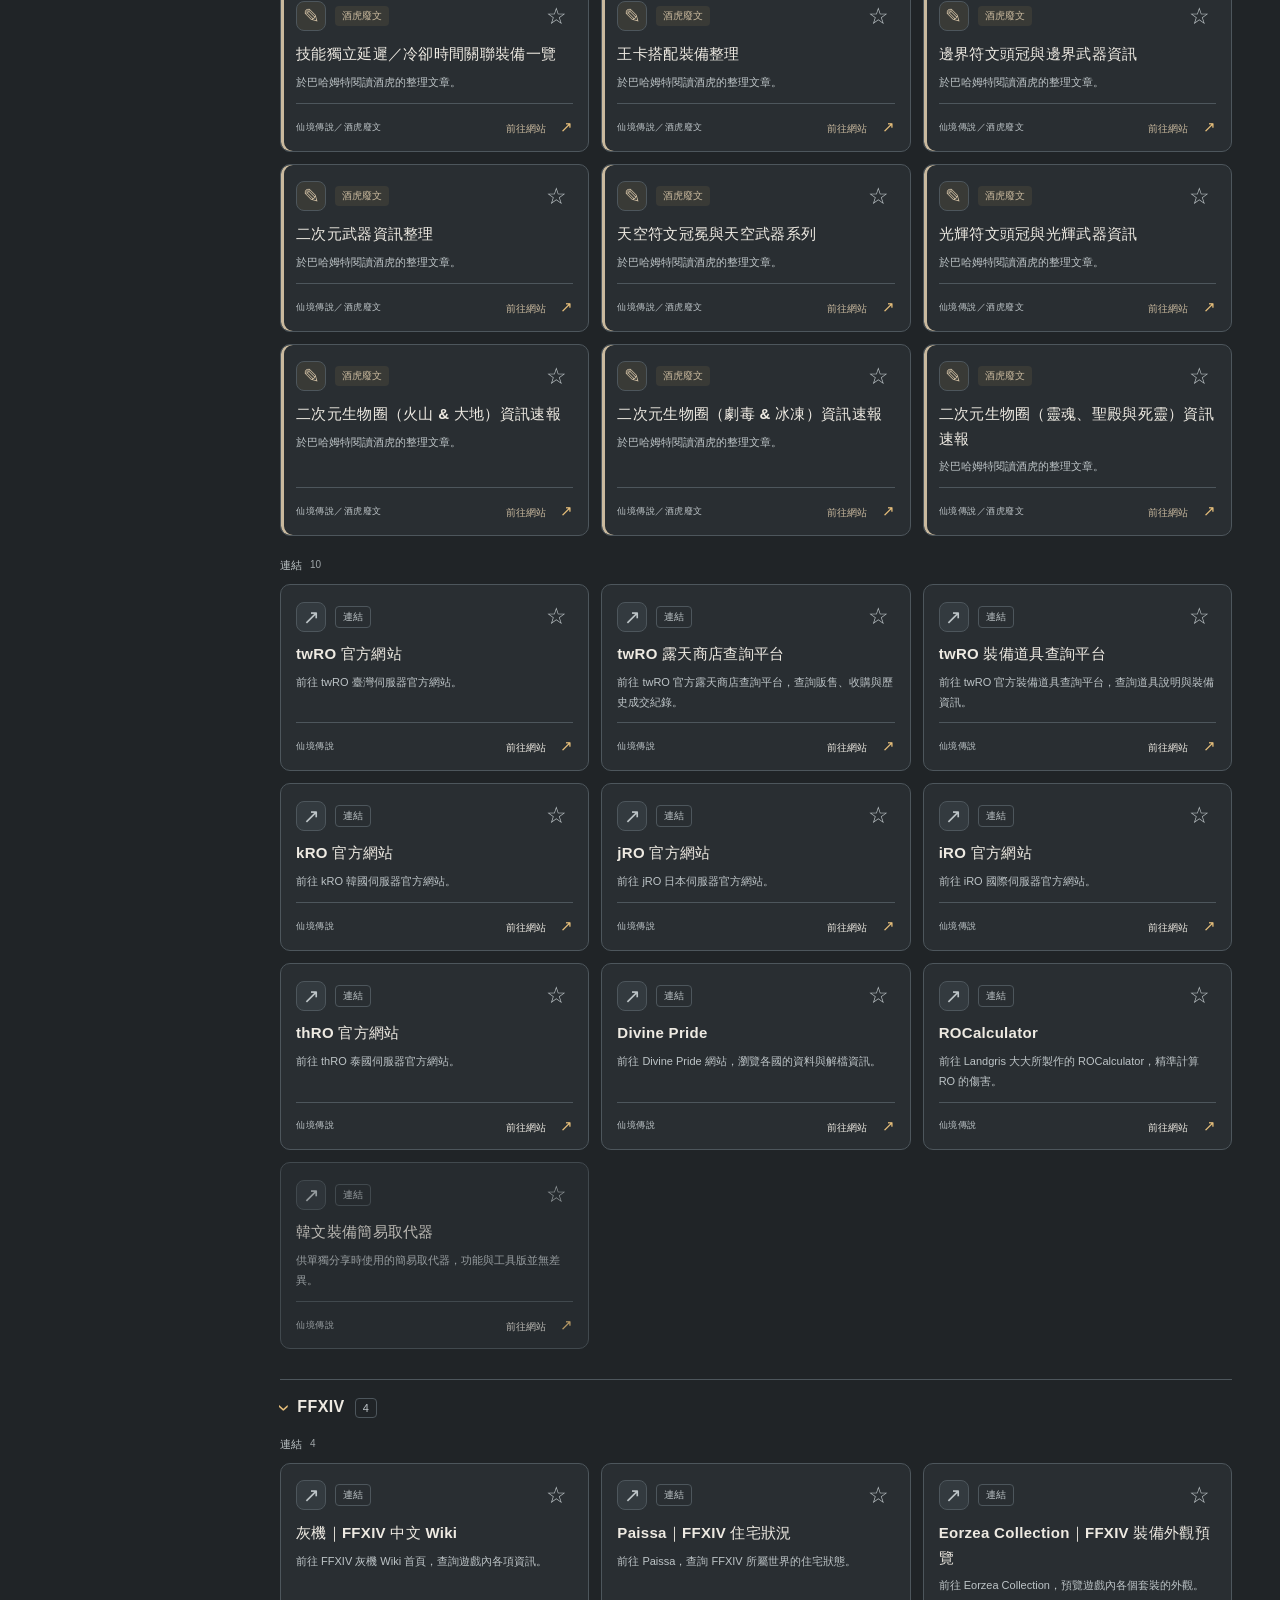
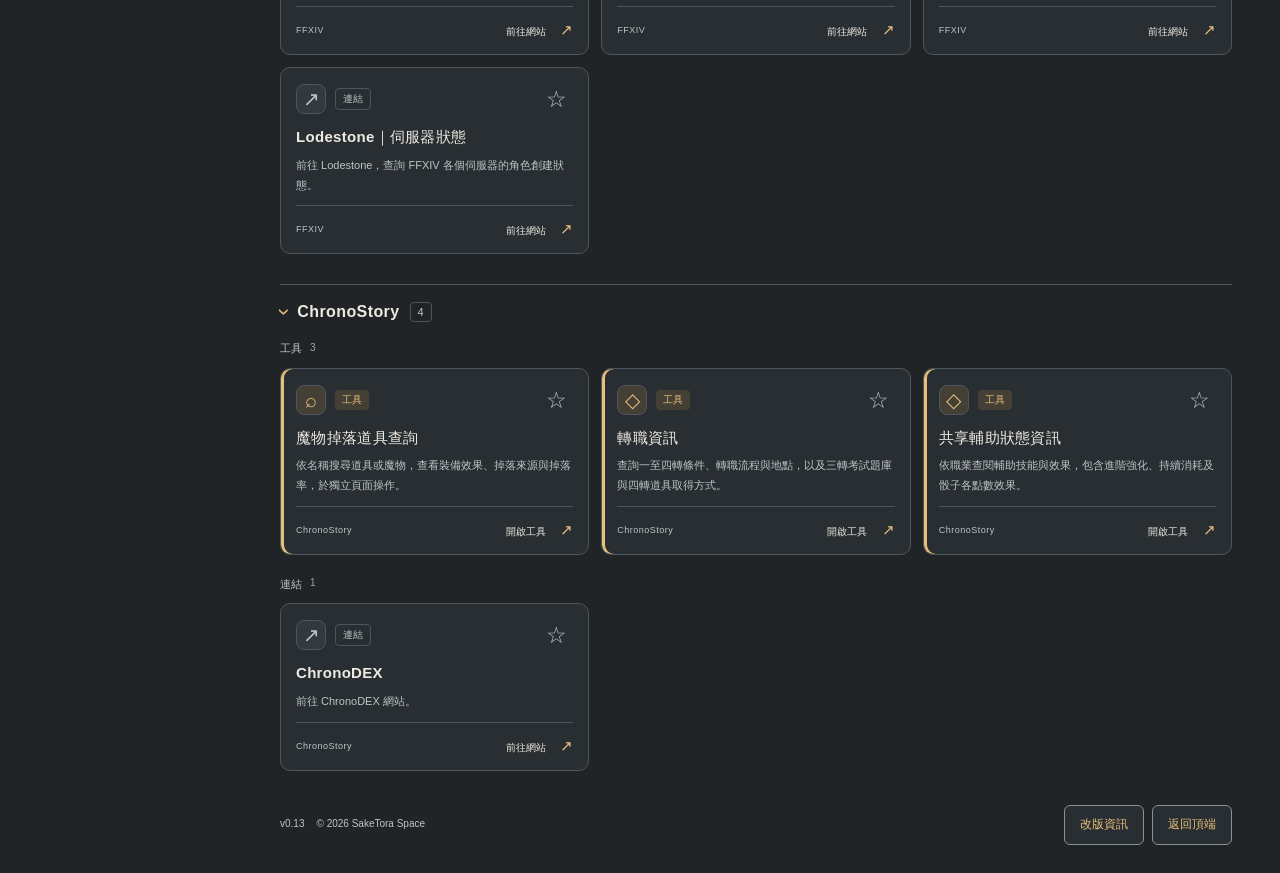
==== commit 1c4b10d9: "feat: 發布 v0.13，新增立繪框線與倒數逾時及標題顯示" ====
--- a/index.html
+++ b/index.html
@@ -59,7 +59,7 @@
             <h2 id="welcome-heading">歡迎你來到這裡，我是酒虎。</h2>
             <p>此處整理了我生活或遊戲當中，經常使用的一些小工具或實用網站連結。</p>
             <p>有些資料是經由我手動整理，也有些資料是經由 AI 整理，而網頁整體是透過 AI 生成；因此，可能在某些部分隱含了錯誤或 Bug 尚未發現。<br>使用時，請務必確認資訊的正確性，以避免造成困擾。</p>
-            <p class="welcome-version">最後更新：2026-10-07 ‧ <span id="welcome-version">v0.12</span></p>
+            <p class="welcome-version">最後更新：2026-10-19 ‧ <span id="welcome-version">v0.13</span></p>
             <button class="secondary-button welcome-release" type="button" data-release-notes aria-haspopup="dialog" aria-controls="release-dialog">改版資訊</button>
           </div>
         </section>
@@ -92,13 +92,13 @@
   <dialog id="tool-dialog" aria-labelledby="dialog-title"><div class="dialog-header"><div><span id="dialog-category" class="eyebrow muted"></span><h2 id="dialog-title"></h2></div><button id="close-dialog" class="icon-button" aria-label="關閉工具">×</button></div><div id="tool-content"></div></dialog>
   <dialog id="release-dialog" aria-labelledby="release-title">
     <div class="dialog-header">
-      <div><span class="eyebrow muted"><time datetime="2026-10-07">2026-10-07</time></span><h2 id="release-title">v0.12 改版資訊</h2></div>
+      <div><span class="eyebrow muted"><time datetime="2026-10-19">2026-10-19</time></span><h2 id="release-title">v0.13 改版資訊</h2></div>
       <form method="dialog"><button class="icon-button" type="submit" aria-label="關閉改版資訊" autofocus>×</button></form>
     </div>
     <ul class="release-summary">
-      <li>仙境傳說新增「對話立繪轉換器」，將 PNG、WebP 依透明度門檻轉為洋紅背景，以原圖尺寸輸出 24 位元 BMP。</li>
-      <li>提供單一圖檔、卡普拉群（10 份）與准它群（2 份）下載，套用指定檔名，並提醒瀏覽器的多檔下載限制。</li>
-      <li>加入立繪替換教學影片連結，獨立頁面支援 #no=1 隱藏返回工具箱連結。</li>
+      <li>對話立繪轉換器可追加 1～5 像素純色框線，支援自訂顏色，並禁止使用透明背景色 #FF00FF。</li>
+      <li>一般倒數與中央實驗室（三王）倒數在時間到後持續顯示負值，保留提示音效，按下停止即可重設。</li>
+      <li>計時期間，分頁標題同步顯示目前秒數；支援負值、暫停狀態與多個計時並列，全部停止後恢復原標題。</li>
     </ul>
   </dialog>
   <div id="toast" class="toast" role="status" hidden></div>
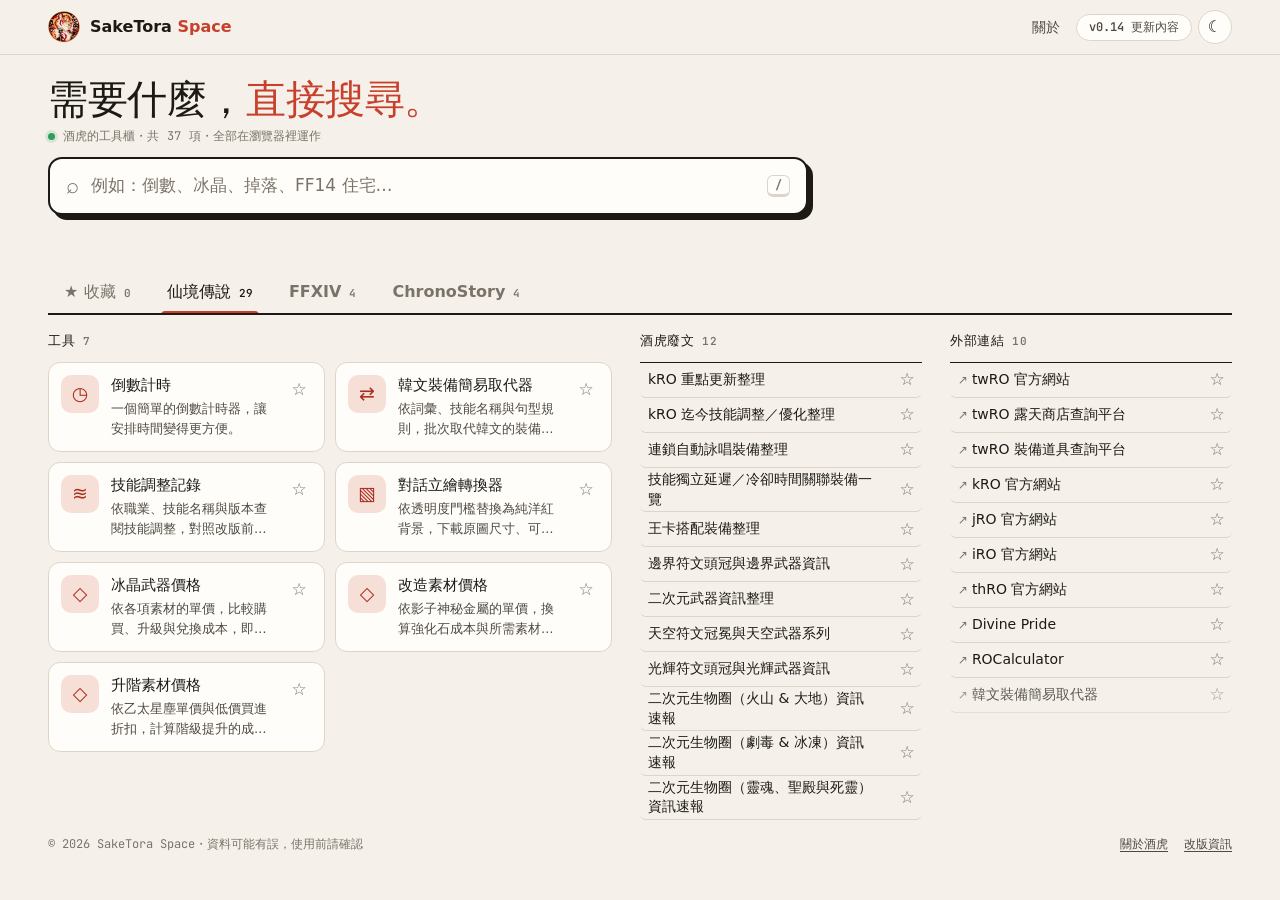
==== commit 280b1f90: "feat: 發布 v0.14，全站改版為新設計並支援淺色與深色主題 - 首頁改以搜尋為主，分類改為分頁並排顯示，新增最近開啟與關於視窗 - 各獨立頁面套用共用頁首、頁尾與主題（theme.css、th" ====
--- a/index.html
+++ b/index.html
@@ -3,7 +3,8 @@
 <head>
   <meta charset="utf-8">
   <meta name="viewport" content="width=device-width, initial-scale=1">
-  <meta name="theme-color" content="#202427">
+  <meta name="theme-color" content="#f5f1ea" media="(prefers-color-scheme: light)">
+  <meta name="theme-color" content="#151412" media="(prefers-color-scheme: dark)">
   <meta name="description" content="SakeTora Space — 收集遊戲與生活中剛剛好的小工具。">
   <title>SakeTora Space · 日常工具箱</title>
   <link rel="canonical" href="https://saketora95.github.io/SakeToraSpace/">
@@ -24,82 +25,81 @@
   <meta name="twitter:image" content="https://saketora95.github.io/SakeToraSpace/assets/welcome.png">
   <meta name="twitter:image:alt" content="酒虎舉杯歡迎你來到 SakeTora Space">
   <link rel="icon" href="./assets/favicon.png" type="image/png">
+  <link rel="preconnect" href="https://fonts.googleapis.com">
+  <link rel="preconnect" href="https://fonts.gstatic.com" crossorigin>
+  <link rel="stylesheet" href="https://fonts.googleapis.com/css2?family=JetBrains+Mono:wght@400;600&display=swap">
+  <script>try { const t = localStorage.getItem("saketora.theme"); if (t === "light" || t === "dark") document.documentElement.dataset.theme = t; } catch {}</script>
   <link rel="stylesheet" href="./assets/css/styles.css">
+  <link rel="stylesheet" href="./assets/css/theme.css">
+  <link rel="stylesheet" href="./assets/css/home.css">
+  <script src="./assets/js/theme.js" defer></script>
   <script src="./assets/js/tools/ragnarok/glacier-weapon.js" defer></script>
   <script src="./assets/js/tools/ragnarok/reform-material.js" defer></script>
   <script src="./assets/js/tools/ragnarok/grade-material.js" defer></script>
   <script src="./assets/js/tools/ragnarok/laboratory-timer.js" defer></script>
   <script src="./assets/js/tools/chronostory/support-info.js" defer></script>
   <script src="./assets/js/app.js" defer></script>
-  <script src="./assets/js/page-navigation.js" defer></script>
 </head>
 <body>
-  <a class="skip-link" href="#main">跳至主要內容</a>
-  <aside class="sidebar">
-    <a class="brand" href="./" aria-label="SakeTora Space 首頁"><img class="brand-avatar" src="./assets/favicon.png" alt="" width="44" height="44"><span>SakeTora<small>SPACE / 個人工具站</small></span></a>
-    <div class="nav-label">WORKSPACE</div>
-    <button id="navigation-toggle" class="secondary-button" aria-expanded="false" aria-controls="tool-navigation">工具選單 ☰</button>
-    <nav id="tool-navigation" aria-label="工具分類" class="navigation">
-      <div class="nav-group"><button class="nav-item" data-filter="all" aria-pressed="false"><span aria-hidden="true">▦</span>所有工具<span class="nav-count" id="all-tool-count">14</span></button></div>
-      <div class="nav-group" hidden><button class="nav-item" data-filter="favorites" aria-pressed="false" aria-expanded="false" aria-controls="submenu-favorites"><span aria-hidden="true">☆</span>我的收藏<span class="nav-count" id="favorite-count">0</span><span class="nav-chevron" aria-hidden="true">›</span></button><ul id="submenu-favorites" class="nav-submenu" data-submenu="favorites" hidden></ul></div>
-      <div class="nav-group"><button class="nav-item" data-filter="ragnarok" aria-pressed="false" aria-expanded="false" aria-controls="submenu-ragnarok"><span aria-hidden="true">◇</span>仙境傳說<span class="nav-chevron" aria-hidden="true">›</span></button><ul id="submenu-ragnarok" class="nav-submenu" data-submenu="ragnarok" hidden></ul></div>
-      <div class="nav-group"><button class="nav-item" data-filter="ffxiv" aria-pressed="false" aria-expanded="false" aria-controls="submenu-ffxiv"><span aria-hidden="true">◇</span>FFXIV<span class="nav-chevron" aria-hidden="true">›</span></button><ul id="submenu-ffxiv" class="nav-submenu" data-submenu="ffxiv" hidden></ul></div>
-      <div class="nav-group"><button class="nav-item" data-filter="chronostory" aria-pressed="false" aria-expanded="false" aria-controls="submenu-chronostory"><span aria-hidden="true">◇</span>ChronoStory<span class="nav-chevron" aria-hidden="true">›</span></button><ul id="submenu-chronostory" class="nav-submenu" data-submenu="chronostory" hidden></ul></div>
+  <a class="skip-link" href="#search">跳至搜尋</a>
+  <header class="site-header">
+    <a class="logo" href="./"><img src="./assets/favicon.png" alt="" width="32" height="32"><span>SakeTora <b>Space</b></span></a>
+    <nav class="header-actions" aria-label="網站">
+      <button type="button" class="text-btn" data-open-dialog="about-dialog" aria-haspopup="dialog">關於</button>
+      <button type="button" class="version-pill" data-open-dialog="release-dialog" aria-haspopup="dialog">v0.14 更新內容</button>
+      <button type="button" id="theme-toggle" class="icon-btn" aria-label="切換主題">☾</button>
     </nav>
-    <div class="sidebar-bottom"><span class="status-dot"></span>小工具，慢慢累積。</div>
-  </aside>
-  <div class="workspace">
-    <header class="topbar"><span><span class="muted">我的空間</span><span class="breadcrumb">/</span>工具箱</span><span class="local-badge"><span class="status-dot"></span>在你的瀏覽器裡運作</span></header>
-    <main id="main">
-      <section id="toolbox" class="toolbox" aria-labelledby="tools-heading">
-        <section id="welcome-panel" class="welcome-panel" aria-labelledby="welcome-heading" hidden>
-          <button id="welcome-close" class="welcome-close secondary-button" type="button" aria-label="關閉自我介紹">關閉 ×</button>
-          <img class="welcome-portrait" src="./assets/welcome.png" alt="酒虎舉杯歡迎你" width="1254" height="1254">
-          <div class="welcome-copy">
-            <h2 id="welcome-heading">歡迎你來到這裡，我是酒虎。</h2>
-            <p>此處整理了我生活或遊戲當中，經常使用的一些小工具或實用網站連結。</p>
-            <p>有些資料是經由我手動整理，也有些資料是經由 AI 整理，而網頁整體是透過 AI 生成；因此，可能在某些部分隱含了錯誤或 Bug 尚未發現。<br>使用時，請務必確認資訊的正確性，以避免造成困擾。</p>
-            <p class="welcome-version">最後更新：2026-10-19 ‧ <span id="welcome-version">v0.13</span></p>
-            <button class="secondary-button welcome-release" type="button" data-release-notes aria-haspopup="dialog" aria-controls="release-dialog">改版資訊</button>
-          </div>
-        </section>
-        <div class="section-top">
-          <div><div class="eyebrow muted">THE TOOL COLLECTION</div><h1 id="tools-heading">所有工具 <span id="result-count">14</span></h1></div>
-          <div class="collection-controls">
-            <div class="view-switch" role="group" aria-label="卡片顯示方式">
-              <button type="button" data-card-view="standard" aria-pressed="true" aria-controls="tool-grid">標準</button>
-              <button type="button" data-card-view="compact" aria-pressed="false" aria-controls="tool-grid">精簡</button>
-            </div>
-            <label class="search"><span aria-hidden="true">⌕</span><input id="search" type="search" placeholder="搜尋工具或關鍵字…" aria-label="搜尋工具"><kbd>/</kbd></label>
-          </div>
-        </div>
-        <div class="filter-row"><div class="filter-tabs" role="group" aria-label="篩選工具"><button data-filter="all" class="filter-tab active" aria-pressed="true">全部</button><button data-filter="favorites" class="filter-tab" aria-pressed="false">我的收藏</button><button data-filter="ragnarok" class="filter-tab" aria-pressed="false">仙境傳說</button><button data-filter="ffxiv" class="filter-tab" aria-pressed="false">FFXIV</button><button data-filter="chronostory" class="filter-tab" aria-pressed="false">ChronoStory</button></div></div>
-        <div class="type-filters" role="group" aria-label="顯示類型">
-          <span>顯示類型</span>
-          <label for="show-tools"><input id="show-tools" type="checkbox" checked>工具</label>
-          <label for="show-links"><input id="show-links" type="checkbox" checked>連結</label>
-        </div>
-        <div id="tool-grid" class="tool-collection"></div>
-        <div id="empty-state" class="empty-state" hidden><span aria-hidden="true">⌕</span><h3 id="empty-title">找不到符合的工具</h3><p id="empty-description">換個關鍵字，或看看其他分類吧。</p><button class="secondary-button" id="clear-filters">顯示所有工具</button></div>
-        <noscript><p class="notice">請啟用 JavaScript，即可使用搜尋、收藏及所有小工具。</p></noscript>
-      </section>
-      <footer>
-        <div class="footer-info"><span id="site-version" aria-label="網站版本"></span><span>© <span id="year">2026</span> SakeTora Space</span></div>
-        <div class="footer-actions"><button id="welcome-restore" class="secondary-button" type="button" aria-controls="welcome-panel" hidden>重新顯示歡迎訊息</button><button class="secondary-button" type="button" data-release-notes aria-haspopup="dialog" aria-controls="release-dialog">改版資訊</button><button id="back-to-top" class="secondary-button" type="button">返回頂端</button></div>
-      </footer>
-    </main>
-  </div>
-  <dialog id="tool-dialog" aria-labelledby="dialog-title"><div class="dialog-header"><div><span id="dialog-category" class="eyebrow muted"></span><h2 id="dialog-title"></h2></div><button id="close-dialog" class="icon-button" aria-label="關閉工具">×</button></div><div id="tool-content"></div></dialog>
+  </header>
+
+  <main>
+    <section class="hero" aria-labelledby="hero-title">
+      <h1 id="hero-title">需要什麼，<em>直接搜尋。</em></h1>
+      <p class="hero-kicker"><span class="dot" aria-hidden="true"></span>酒虎的工具櫃・共 <span id="tool-total">37</span> 項・全部在瀏覽器裡運作</p>
+      <div class="omnibox">
+        <span class="omnibox-icon" aria-hidden="true">⌕</span>
+        <input id="search" type="search" autocomplete="off" spellcheck="false" placeholder="例如：倒數、冰晶、掉落、FF14 住宅…" aria-label="搜尋所有工具、文章與連結" aria-describedby="search-status">
+        <kbd aria-hidden="true">/</kbd>
+      </div>
+      <div class="hero-foot">
+        <p id="search-status" class="search-status" role="status"></p>
+        <div id="recent" class="recent" hidden><span>最近開啟</span><ul id="recent-list"></ul></div>
+      </div>
+    </section>
+
+    <section id="browse" class="browse" aria-label="依分類瀏覽">
+      <div id="tabs" class="tabs" role="tablist" aria-label="分類"></div>
+      <div id="panel" class="panel" role="tabpanel" tabindex="-1"></div>
+    </section>
+    <section id="results" class="results" aria-label="搜尋結果" hidden></section>
+    <noscript><p class="empty">請啟用 JavaScript，即可使用搜尋、收藏及所有小工具。</p></noscript>
+  </main>
+
+  <footer class="site-footer">
+    <span>© <span id="year">2026</span> SakeTora Space・資料可能有誤，使用前請確認</span>
+    <span class="footer-links"><button type="button" data-open-dialog="about-dialog" aria-haspopup="dialog">關於酒虎</button><button type="button" data-open-dialog="release-dialog" aria-haspopup="dialog">改版資訊</button></span>
+  </footer>
+
+  <dialog id="tool-dialog" aria-labelledby="dialog-title"><div class="dialog-header"><div><span id="dialog-category" class="dialog-kicker"></span><h2 id="dialog-title"></h2></div><button id="close-dialog" class="icon-btn" aria-label="關閉工具">×</button></div><div id="tool-content"></div></dialog>
+  <dialog id="about-dialog" class="about" aria-labelledby="about-title">
+    <form method="dialog" class="dialog-close"><button class="icon-btn" type="submit" aria-label="關閉">×</button></form>
+    <img src="./assets/welcome.png" alt="酒虎舉杯歡迎你" width="600" height="600" loading="lazy">
+    <div>
+      <p class="dialog-kicker">ABOUT</p>
+      <h2 id="about-title">我是酒虎，歡迎你來。</h2>
+      <p>此處整理了我生活或遊戲當中，經常使用的一些小工具或實用網站連結。</p>
+      <p class="about-note"><strong>使用前請留意：</strong>有些資料是經由我手動整理，也有些資料是經由 AI 整理，而網頁整體是透過 AI 生成；因此，可能在某些部分隱含了錯誤或 Bug 尚未發現。使用時，請務必確認資訊的正確性，以避免造成困擾。</p>
+      <p class="dialog-kicker">最後更新 2026-10-27・v0.14</p>
+    </div>
+  </dialog>
   <dialog id="release-dialog" aria-labelledby="release-title">
-    <div class="dialog-header">
-      <div><span class="eyebrow muted"><time datetime="2026-10-19">2026-10-19</time></span><h2 id="release-title">v0.13 改版資訊</h2></div>
-      <form method="dialog"><button class="icon-button" type="submit" aria-label="關閉改版資訊" autofocus>×</button></form>
-    </div>
-    <ul class="release-summary">
-      <li>對話立繪轉換器可追加 1～5 像素純色框線，支援自訂顏色，並禁止使用透明背景色 #FF00FF。</li>
-      <li>一般倒數與中央實驗室（三王）倒數在時間到後持續顯示負值，保留提示音效，按下停止即可重設。</li>
-      <li>計時期間，分頁標題同步顯示目前秒數；支援負值、暫停狀態與多個計時並列，全部停止後恢復原標題。</li>
-    </ul>
+    <form method="dialog" class="dialog-header">
+      <div><p class="dialog-kicker"><time datetime="2026-10-27">2026-10-27</time></p><h2 id="release-title">v0.14 改版資訊</h2></div>
+      <button class="icon-btn" type="submit" aria-label="關閉改版資訊" autofocus>×</button>
+    </form>
+    <ul class="release-list">
+      <li>全站改版為新設計，並支援淺色與深色主題；預設跟隨系統，也可在右上角切換。</li>
+      <li>首頁以搜尋為主：可同時搜尋所有分類，並以 ↑↓ 與 Enter 直接開啟；分類改為分頁，一個畫面即可瀏覽完整分類。</li>
+      <li>新增「最近開啟」，並將自我介紹移至「關於」視窗。</li>    </ul>
   </dialog>
   <div id="toast" class="toast" role="status" hidden></div>
 </body>
--- a/assets/css/theme.css
+++ b/assets/css/theme.css
@@ -0,0 +1,143 @@
+/*
+ * Site theme: paper-and-ink tokens, page chrome and shared controls.
+ * Load after styles.css on every page. The legacy tokens (--panel, --accent, ...) used by
+ * styles.css and the page stylesheets are remapped here, so tool content follows this theme.
+ */
+:root {
+  color-scheme: light;
+  --paper: #f5f1ea;
+  --card: #fffdf9;
+  --ink: #1d1a16;
+  --ink-2: #4f4942;
+  --ink-3: #7b7369;
+  --rule: #ddd5c8;
+  --rule-strong: #1d1a16;
+  --accent-strong: #c8402b;
+  --accent-ink: #a8301d;
+  --accent-wash: #f6dfd7;
+  --info-ink: #1f6a8c;
+  --info-wash: #ddeef6;
+  --mark: #ffe08a;
+  --shadow: 0 1px 0 #1d1a1610, 0 12px 30px -16px #1d1a1640;
+  --sans: "Noto Sans TC", "PingFang TC", "Microsoft JhengHei", system-ui, sans-serif;
+  --mono: "JetBrains Mono", ui-monospace, "Cascadia Mono", Consolas, monospace;
+  --gutter: clamp(16px, 4vw, 48px);
+  /* Legacy tokens */
+  --bg: var(--paper);
+  --panel: var(--card);
+  --surface-soft: #f1ebe1;
+  --panel-hover: #f1ebe1;
+  --line: var(--rule);
+  --control-line: #a99f92;
+  --text: var(--ink);
+  --muted: var(--ink-2);
+  --accent: var(--accent-ink);
+  --selected: var(--accent-wash);
+  --primary: var(--accent-strong);
+  --primary-hover: #b23722;
+  --on-primary: #fff;
+  --success: #2f7a4a;
+  --warning: #8a5d00;
+  --danger: #b3261e;
+  --sidebar: 0px;
+  font-family: var(--sans);
+}
+@media (prefers-color-scheme: dark) {
+  :root:not([data-theme="light"]) {
+    color-scheme: dark;
+    --paper: #151412; --card: #1d1b18; --ink: #efe9df; --ink-2: #c3bbb0; --ink-3: #8f877c;
+    --rule: #34302b; --rule-strong: #efe9df; --accent-strong: #ff7556; --accent-ink: #ff8b70; --accent-wash: #3a211b;
+    --info-ink: #8ed0f0; --info-wash: #233a45;
+    --mark: #6b5310; --shadow: 0 1px 0 #0006, 0 16px 34px -18px #000c;
+    --surface-soft: #26231f; --panel-hover: #26231f; --control-line: #6a6259;
+    --primary-hover: #ff8f75; --on-primary: #1d1a16; --success: #9fd0ae; --warning: #f1d193; --danger: #ff9ea4;
+  }
+}
+:root[data-theme="dark"] {
+  color-scheme: dark;
+  --paper: #151412; --card: #1d1b18; --ink: #efe9df; --ink-2: #c3bbb0; --ink-3: #8f877c;
+  --rule: #34302b; --rule-strong: #efe9df; --accent-strong: #ff7556; --accent-ink: #ff8b70; --accent-wash: #3a211b;
+  --info-ink: #8ed0f0; --info-wash: #233a45;
+  --mark: #6b5310; --shadow: 0 1px 0 #0006, 0 16px 34px -18px #000c;
+  --surface-soft: #26231f; --panel-hover: #26231f; --control-line: #6a6259;
+  --primary-hover: #ff8f75; --on-primary: #1d1a16; --success: #9fd0ae; --warning: #f1d193; --danger: #ff9ea4;
+}
+
+* { box-sizing: border-box; }
+html { scroll-behavior: auto; }
+body { margin: 0; background: var(--paper); color: var(--ink); font: 14px/1.6 var(--sans); -webkit-font-smoothing: antialiased; }
+a { color: inherit; }
+button, input, select, textarea { font: inherit; color: inherit; }
+button { cursor: pointer; }
+:focus-visible { outline: 2px solid var(--accent-strong); outline-offset: 2px; border-radius: 4px; }
+[hidden] { display: none !important; }
+mark { background: var(--mark); color: inherit; border-radius: 2px; padding: 0 1px; }
+::selection { background: var(--accent-strong); color: #fff; }
+.skip-link { position: fixed; left: 16px; top: -60px; z-index: 50; padding: 10px 14px; background: var(--ink); color: var(--paper); }
+.skip-link:focus { top: 12px; }
+
+/* Header */
+.site-header {
+  position: sticky; top: 0; z-index: 20;
+  display: flex; align-items: center; justify-content: space-between; gap: 16px;
+  padding: 10px var(--gutter);
+  background: color-mix(in srgb, var(--paper) 88%, transparent);
+  backdrop-filter: blur(10px);
+  border-bottom: 1px solid var(--rule);
+}
+.logo { display: flex; align-items: center; gap: 10px; flex-shrink: 0; text-decoration: none; font-weight: 700; font-size: 16px; }
+.logo img { border-radius: 50%; }
+.logo b { color: var(--accent-strong); }
+/* Pages opened with #no=1 hide the home link; the static brand takes its place. */
+.logo-static { display: none; }
+.logo[hidden] + .logo-static { display: flex; }
+.crumbs { display: flex; align-items: center; gap: 10px; min-width: 0; }
+.crumb { display: inline-flex; align-items: center; gap: 10px; min-width: 0; color: var(--ink-3); white-space: nowrap; overflow: hidden; text-overflow: ellipsis; }
+.crumb::before { content: "/"; color: var(--rule); font-weight: 300; }
+.crumb[aria-current="page"] { color: var(--ink); font-weight: 600; }
+.header-actions { display: flex; align-items: center; gap: 6px; }
+.text-btn { padding: 6px 10px; border: 0; border-radius: 6px; background: none; color: var(--ink-2); text-decoration: none; }
+.text-btn:hover { color: var(--ink); background: var(--rule); }
+.version-pill { padding: 4px 12px; border: 1px solid var(--rule); border-radius: 999px; background: var(--card); font: 600 12px var(--mono); color: var(--ink-2); }
+.version-pill:hover { border-color: var(--ink-3); color: var(--ink); }
+.icon-btn { display: grid; place-items: center; width: 34px; height: 34px; flex-shrink: 0; border: 1px solid var(--rule); border-radius: 50%; background: var(--card); font-size: 16px; line-height: 1; }
+.icon-btn:hover { border-color: var(--ink-3); }
+
+/* Tool pages */
+.page { max-width: 1280px; margin: 0 auto; padding: 24px var(--gutter) 32px; }
+.page-head { margin-bottom: 20px; }
+.page-kicker { display: block; margin: 0; font: 600 12px var(--mono); color: var(--accent-strong); letter-spacing: .5px; }
+.page-head h1 { margin: 2px 0 8px; font-size: clamp(26px, 3vw, 36px); line-height: 1.2; font-weight: 900; letter-spacing: -.01em; }
+.page-head p { max-width: 80ch; margin: 4px 0; color: var(--ink-2); }
+.page-head a { color: var(--accent-ink); text-decoration: underline; text-underline-offset: 3px; }
+
+/* Footer */
+.site-footer { display: flex; justify-content: space-between; align-items: center; flex-wrap: wrap; gap: 8px 16px; max-width: 1280px; margin: 0 auto; padding: 12px var(--gutter) 16px; font: 12px var(--mono); color: var(--ink-3); }
+.footer-links { display: flex; flex-wrap: wrap; gap: 4px 16px; }
+.footer-links a, .footer-links button { padding: 0; border: 0; background: none; color: var(--ink-2); font: inherit; text-decoration: underline; text-underline-offset: 3px; }
+.footer-links a:hover, .footer-links button:hover { color: var(--accent-strong); }
+
+/* Shared controls (styles.css defines them; this rounds them to match) */
+.primary-button, .secondary-button { border-radius: 999px; }
+.primary-button { font-weight: 700; }
+.field input, .field textarea, .field select, select { border-radius: 8px; }
+.eyebrow { font-family: var(--mono); letter-spacing: .5px; }
+
+/* Dialogs & toast */
+dialog { width: min(560px, calc(100% - 32px)); max-height: calc(100dvh - 32px); padding: 22px 26px 26px; border: 2px solid var(--rule-strong); border-radius: 18px; background: var(--card); color: var(--ink); box-shadow: 8px 8px 0 var(--rule-strong); }
+dialog::backdrop { background: #1d1a1666; backdrop-filter: blur(3px); }
+.dialog-header { display: flex; justify-content: space-between; align-items: flex-start; gap: 16px; margin: 0 0 16px; padding-bottom: 12px; border-bottom: 1px solid var(--rule); }
+.dialog-kicker { display: block; margin: 0; font: 12px var(--mono); color: var(--ink-3); }
+dialog h2 { margin: 2px 0 10px; font-size: 22px; font-weight: 900; letter-spacing: 0; }
+.dialog-header h2 { margin-bottom: 0; }
+.toast { position: fixed; left: 50%; bottom: 24px; transform: translateX(-50%); z-index: 30; padding: 9px 18px; border: 0; border-radius: 999px; background: var(--ink); color: var(--paper); font-size: 14px; box-shadow: var(--shadow); }
+
+@media (max-width: 720px) {
+  .crumbs .crumb:not([aria-current]) { display: none; }
+  .crumbs .logo > span { display: none; }
+  .page { padding-top: 18px; }
+  dialog { padding: 18px 18px 22px; }
+}
+@media (prefers-reduced-motion: reduce) {
+  *, *::before, *::after { transition: none !important; }
+}
--- a/assets/css/home.css
+++ b/assets/css/home.css
@@ -0,0 +1,142 @@
+/* Homepage layout, built to fit one screen on desktop. Load after theme.css. */
+main { max-width: 1280px; margin: 0 auto; padding: 0 var(--gutter); }
+
+/* Hero: one line of heading, then the search box */
+.hero { padding: 20px 0 14px; }
+h1 { margin: 0; font-size: clamp(26px, 3.2vw, 40px); line-height: 1.2; font-weight: 900; letter-spacing: -.01em; }
+h1 em { font-style: normal; color: var(--accent-strong); }
+.hero-kicker { display: flex; align-items: center; gap: 8px; margin: 4px 0 12px; font: 12px/1.5 var(--mono); color: var(--ink-3); }
+.dot { width: 7px; height: 7px; border-radius: 50%; background: #2f9e5b; box-shadow: 0 0 0 3px #2f9e5b26; flex-shrink: 0; }
+.omnibox {
+  display: flex; align-items: center; gap: 12px; max-width: 760px;
+  padding: 0 16px; border: 2px solid var(--rule-strong); border-radius: 14px;
+  background: var(--card); box-shadow: 5px 5px 0 var(--rule-strong);
+  transition: box-shadow .15s, transform .15s;
+}
+.omnibox:focus-within { transform: translate(-2px, -2px); box-shadow: 7px 7px 0 var(--accent-strong); }
+.omnibox-icon { font-size: 22px; color: var(--ink-3); line-height: 1; }
+.omnibox input { flex: 1; min-width: 0; padding: 13px 0; border: 0; outline: 0; background: none; font-size: 17px; }
+.omnibox input:focus-visible { outline: 0; }
+.omnibox input::placeholder { color: var(--ink-3); }
+kbd { padding: 1px 7px; border: 1px solid var(--rule); border-bottom-width: 3px; border-radius: 6px; font: 600 12px var(--mono); color: var(--ink-3); }
+.hero-foot { display: flex; flex-wrap: wrap; align-items: center; gap: 6px 20px; min-height: 30px; margin-top: 10px; }
+.search-status { margin: 0; font: 12px var(--mono); color: var(--ink-3); }
+.search-status:empty { display: none; }
+.recent { display: flex; align-items: center; gap: 10px; min-width: 0; }
+.recent > span { flex-shrink: 0; font: 600 12px var(--mono); color: var(--ink-3); }
+.recent ul { display: flex; gap: 6px; margin: 0; padding: 0; list-style: none; overflow-x: auto; scrollbar-width: none; }
+.chip-link { display: inline-flex; align-items: center; gap: 6px; padding: 3px 10px 3px 6px; border: 1px solid var(--rule); border-radius: 8px; background: var(--card); text-decoration: none; font-size: 13px; white-space: nowrap; }
+.chip-link span { display: grid; place-items: center; width: 20px; height: 20px; border-radius: 5px; background: var(--accent-wash); color: var(--accent-ink); font-size: 12px; }
+.chip-link:hover { border-color: var(--ink); }
+.is-searching .recent { display: none; }
+
+/* Category tabs */
+.tabs { display: flex; gap: 4px; border-bottom: 2px solid var(--rule-strong); overflow-x: auto; scrollbar-width: none; }
+.tabs button { position: relative; display: inline-flex; align-items: baseline; gap: 8px; flex-shrink: 0; padding: 10px 16px 9px; border: 0; background: none; color: var(--ink-3); font-size: 16px; font-weight: 700; }
+.tabs button span { font: 600 11px var(--mono); }
+.tabs button:hover { color: var(--ink); }
+.tabs button[aria-selected="true"] { color: var(--ink); }
+.tabs button[aria-selected="true"]::after { content: ""; position: absolute; left: 10px; right: 10px; bottom: -2px; height: 4px; border-radius: 4px 4px 0 0; background: var(--accent-strong); }
+.panel { padding: 16px 0 4px; outline: none; }
+
+/* Board: columns sized so a full category fits in one screen */
+.board { display: grid; gap: 28px; align-items: start; }
+.board-3 { grid-template-columns: minmax(0, 2fr) minmax(0, 1fr) minmax(0, 1fr); }
+.board-2 { grid-template-columns: minmax(0, 2fr) minmax(0, 1fr); }
+.board-1 .tiles, .board-1 .rows { grid-template-columns: repeat(auto-fill, minmax(300px, 1fr)); column-gap: 28px; }
+.block h2 { display: flex; align-items: baseline; gap: 8px; margin: 0 0 10px; font-size: 13px; font-weight: 700; letter-spacing: .5px; }
+.block h2 span { font: 600 11px var(--mono); color: var(--ink-3); }
+.panes { display: none; }
+
+.tiles { display: grid; grid-template-columns: repeat(auto-fill, minmax(250px, 1fr)); gap: 10px; margin: 0; padding: 0; list-style: none; }
+.tile {
+  position: relative; display: grid; grid-template-columns: 38px minmax(0, 1fr) auto; gap: 0 12px; align-items: start;
+  padding: 12px 10px 12px 12px; background: var(--card); border: 1px solid var(--rule); border-radius: 12px;
+  transition: transform .15s, box-shadow .15s, border-color .15s;
+}
+.tile:hover { transform: translateY(-2px); box-shadow: var(--shadow); border-color: var(--ink-3); }
+.tile:focus-within { border-color: var(--accent-strong); }
+.tile-glyph { display: grid; place-items: center; width: 38px; height: 38px; border-radius: 10px; background: var(--accent-wash); color: var(--accent-ink); font-size: 19px; line-height: 1; }
+.tile-title { display: block; font-size: 15px; font-weight: 700; line-height: 1.4; }
+.tile p { margin: 3px 0 0; font-size: 12.5px; line-height: 1.6; color: var(--ink-2); display: -webkit-box; -webkit-line-clamp: 2; -webkit-box-orient: vertical; overflow: hidden; }
+
+/* A stretched link makes the whole tile/row clickable; stars sit above it. */
+.stretch { text-decoration: none; }
+.stretch::after { content: ""; position: absolute; inset: 0; border-radius: inherit; }
+.stretch:focus-visible { outline: none; }
+.stretch:focus-visible::after { outline: 2px solid var(--accent-strong); outline-offset: 1px; border-radius: 10px; }
+.star { position: relative; z-index: 1; width: 30px; height: 30px; border: 0; border-radius: 8px; background: none; color: var(--ink-3); font-size: 17px; line-height: 1; }
+.star:hover { background: var(--rule); color: var(--ink); }
+.star[aria-pressed="true"] { color: var(--accent-strong); }
+
+.rows { display: grid; margin: 0; padding: 0; list-style: none; border-top: 1px solid var(--rule-strong); }
+.row { position: relative; display: grid; grid-template-columns: minmax(0, 1fr) auto auto; align-items: center; gap: 0 10px; min-height: 34px; padding: 2px 0 2px 8px; border-bottom: 1px solid var(--rule); border-radius: 6px; }
+.row:hover, .row.active { background: var(--card); }
+.row-subdued:not(:hover):not(:focus-within) { opacity: .7; }
+.row-title { grid-column: 1; font-size: 14px; line-height: 1.4; }
+.row:hover .row-title { color: var(--accent-ink); }
+.row-meta { grid-column: 2; font: 11px var(--mono); color: var(--ink-3); white-space: nowrap; max-width: 24ch; overflow: hidden; text-overflow: ellipsis; }
+.row .star { grid-column: 3; }
+/* In the board, the column heading already says where rows lead. */
+.board .row-meta { display: none; }
+.board .row-link .row-title::before { content: "↗ "; color: var(--ink-3); font-size: 12px; }
+
+/* Search: compact two-column ranked list */
+.results { padding: 4px 0 8px; border-top: 2px solid var(--rule-strong); }
+.rows-search { grid-template-columns: repeat(auto-fill, minmax(440px, 1fr)); column-gap: 28px; border-top: 0; }
+.rows-search .row { padding: 8px 4px 8px 12px; }
+.row-kind { grid-column: 1; font: 11px var(--mono); color: var(--ink-3); }
+.row-desc { grid-column: 1; font-size: 12.5px; color: var(--ink-2); white-space: nowrap; overflow: hidden; text-overflow: ellipsis; }
+.rows-search .row-title { grid-row: 1; font-size: 15px; font-weight: 600; }
+.rows-search .row-desc { grid-row: 2; }
+.rows-search .row-kind { grid-column: 2; grid-row: 1; text-align: right; }
+.rows-search .row-meta { grid-row: 2; text-align: right; }
+.rows-search .row .star { grid-row: 1 / span 2; }
+.rows-search .row.active { box-shadow: inset 3px 0 var(--accent-strong); }
+.rows-search .row-tool .row-kind { color: var(--accent-ink); }
+
+.empty { padding: 40px 24px; text-align: center; color: var(--ink-2); }
+.empty-title { margin: 0 0 4px; font-size: 20px; font-weight: 800; color: var(--ink); }
+
+/* About & release dialogs */
+.release-list { margin: 0; padding-left: 20px; color: var(--ink-2); }
+.release-list li + li { margin-top: 8px; }
+dialog.about { width: min(720px, calc(100% - 32px)); }
+dialog.about[open] { display: grid; grid-template-columns: 150px minmax(0, 1fr); gap: 26px; align-items: center; }
+.about img { width: 100%; height: auto; border-radius: 50%; }
+.about p { margin: 0 0 10px; color: var(--ink-2); }
+.about .dialog-kicker { color: var(--accent-strong); }
+.about-note { padding: 10px 14px; border-radius: 10px; background: var(--accent-wash); color: var(--ink) !important; font-size: 13px; }
+.dialog-close { position: absolute; top: 14px; right: 14px; }
+
+@media (max-width: 1100px) {
+  .board-3 { grid-template-columns: minmax(0, 1fr) minmax(0, 1fr); }
+  .board-3 .block-tool { grid-column: 1 / -1; }
+}
+/* Phones: one column at a time, picked with the pane switch. */
+@media (max-width: 720px) {
+  .version-pill { display: none; }
+  .hero { padding: 18px 0 12px; }
+  .omnibox { box-shadow: 4px 4px 0 var(--rule-strong); }
+  .omnibox input { padding: 11px 0; font-size: 16px; }
+  .omnibox kbd { display: none; }
+  .tabs { margin: 0 calc(-1 * var(--gutter)); padding: 0 var(--gutter); }
+  .tabs button { padding: 9px 12px 8px; font-size: 15px; }
+  .panel { padding-top: 12px; }
+  .panes { display: flex; gap: 6px; margin-bottom: 12px; }
+  .panes button { display: inline-flex; gap: 6px; align-items: baseline; padding: 5px 12px; border: 1px solid var(--rule); border-radius: 999px; background: none; color: var(--ink-2); font-size: 13px; }
+  .panes button span { font: 600 11px var(--mono); color: var(--ink-3); }
+  .panes button[aria-pressed="true"] { background: var(--ink); border-color: var(--ink); color: var(--paper); }
+  .panes button[aria-pressed="true"] span { color: inherit; opacity: .7; }
+  .board, .board-2, .board-3 { grid-template-columns: minmax(0, 1fr); }
+  .board .block:not([data-current]) { display: none; }
+  .block h2 { display: none; }
+  .tiles, .board-1 .tiles, .board-1 .rows { grid-template-columns: minmax(0, 1fr); gap: 8px; }
+  .rows-search { grid-template-columns: minmax(0, 1fr); }
+  .row-meta { max-width: 14ch; }
+  dialog.about[open] { grid-template-columns: minmax(0, 1fr); gap: 12px; }
+  .about img { max-width: 110px; }
+}
+@media (prefers-reduced-motion: reduce) {
+  .tile:hover, .omnibox:focus-within { transform: none; }
+}
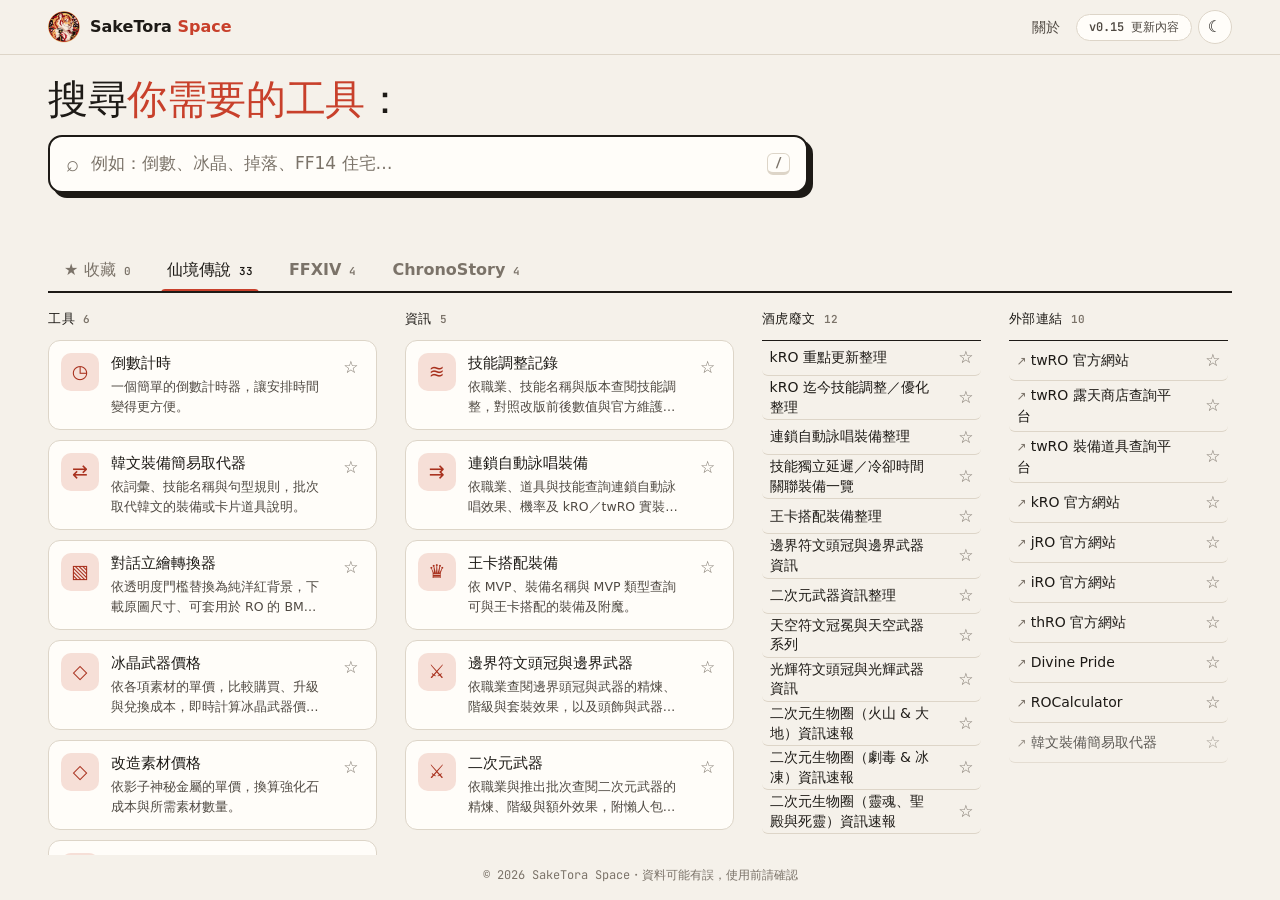
==== commit d9770b84: "feat: 發布 v0.15，新增資訊頁面分類與四個仙境傳說資訊頁面 - 首頁新增「資訊」分類，工具與資訊頁面並排顯示 - 新增連鎖自動詠唱裝備、王卡搭配裝備、邊界符文頭冠與邊界武器、二次元武器頁面 " ====
--- a/index.html
+++ b/index.html
@@ -46,15 +46,14 @@
     <a class="logo" href="./"><img src="./assets/favicon.png" alt="" width="32" height="32"><span>SakeTora <b>Space</b></span></a>
     <nav class="header-actions" aria-label="網站">
       <button type="button" class="text-btn" data-open-dialog="about-dialog" aria-haspopup="dialog">關於</button>
-      <button type="button" class="version-pill" data-open-dialog="release-dialog" aria-haspopup="dialog">v0.14 更新內容</button>
+      <button type="button" class="version-pill" data-open-dialog="release-dialog" aria-haspopup="dialog">v0.15 更新內容</button>
       <button type="button" id="theme-toggle" class="icon-btn" aria-label="切換主題">☾</button>
     </nav>
   </header>
 
   <main>
     <section class="hero" aria-labelledby="hero-title">
-      <h1 id="hero-title">需要什麼，<em>直接搜尋。</em></h1>
-      <p class="hero-kicker"><span class="dot" aria-hidden="true"></span>酒虎的工具櫃・共 <span id="tool-total">37</span> 項・全部在瀏覽器裡運作</p>
+      <h1 id="hero-title">搜尋<em>你需要的工具</em>：</h1>
       <div class="omnibox">
         <span class="omnibox-icon" aria-hidden="true">⌕</span>
         <input id="search" type="search" autocomplete="off" spellcheck="false" placeholder="例如：倒數、冰晶、掉落、FF14 住宅…" aria-label="搜尋所有工具、文章與連結" aria-describedby="search-status">
@@ -76,7 +75,6 @@
 
   <footer class="site-footer">
     <span>© <span id="year">2026</span> SakeTora Space・資料可能有誤，使用前請確認</span>
-    <span class="footer-links"><button type="button" data-open-dialog="about-dialog" aria-haspopup="dialog">關於酒虎</button><button type="button" data-open-dialog="release-dialog" aria-haspopup="dialog">改版資訊</button></span>
   </footer>
 
   <dialog id="tool-dialog" aria-labelledby="dialog-title"><div class="dialog-header"><div><span id="dialog-category" class="dialog-kicker"></span><h2 id="dialog-title"></h2></div><button id="close-dialog" class="icon-btn" aria-label="關閉工具">×</button></div><div id="tool-content"></div></dialog>
@@ -88,18 +86,22 @@
       <h2 id="about-title">我是酒虎，歡迎你來。</h2>
       <p>此處整理了我生活或遊戲當中，經常使用的一些小工具或實用網站連結。</p>
       <p class="about-note"><strong>使用前請留意：</strong>有些資料是經由我手動整理，也有些資料是經由 AI 整理，而網頁整體是透過 AI 生成；因此，可能在某些部分隱含了錯誤或 Bug 尚未發現。使用時，請務必確認資訊的正確性，以避免造成困擾。</p>
-      <p class="dialog-kicker">最後更新 2026-10-27・v0.14</p>
+      <p class="dialog-kicker">最後更新 2026-10-27・v0.15</p>
     </div>
   </dialog>
   <dialog id="release-dialog" aria-labelledby="release-title">
     <form method="dialog" class="dialog-header">
-      <div><p class="dialog-kicker"><time datetime="2026-10-27">2026-10-27</time></p><h2 id="release-title">v0.14 改版資訊</h2></div>
+      <div><p class="dialog-kicker"><time datetime="2026-10-27">2026-10-27</time></p><h2 id="release-title">v0.15 改版資訊</h2></div>
       <button class="icon-btn" type="submit" aria-label="關閉改版資訊" autofocus>×</button>
     </form>
     <ul class="release-list">
-      <li>全站改版為新設計，並支援淺色與深色主題；預設跟隨系統，也可在右上角切換。</li>
-      <li>首頁以搜尋為主：可同時搜尋所有分類，並以 ↑↓ 與 Enter 直接開啟；分類改為分頁，一個畫面即可瀏覽完整分類。</li>
-      <li>新增「最近開啟」，並將自我介紹移至「關於」視窗。</li>    </ul>
+      <li>新增「資訊」分類，並新增「連鎖自動詠唱裝備」、「王卡搭配裝備」、「邊界符文頭冠與邊界武器」與「二次元武器」資訊頁面。</li>
+      <li>冰晶武器價格：表格改為顯示各魔石的小計與數量，總價含基礎費用。</li>
+      <li>改造素材價格：依金屬與原石合成中較低的成本計算，並顯示所需原石數量。</li>
+      <li>升階素材價格：乙太魔石的成本改為單獨顯示於表格上方。</li>
+      <li>技能調整記錄：官方公告改為表格呈現；未註明日期的調整視為現行版本前的最新記錄。</li>
+      <li>首頁標題與版面調整，寬螢幕下僅內容區域捲動。</li>
+    </ul>
   </dialog>
   <div id="toast" class="toast" role="status" hidden></div>
 </body>
--- a/assets/css/styles.css
+++ b/assets/css/styles.css
@@ -123,7 +123,7 @@
   .laboratory-clock output{font-size:24px}
   .laboratory-clock-meta{flex-basis:100%}
 }
-.grade-chance{display:block;margin-top:5px;color:var(--muted);font-size:11px}
+.grade-chance,.glacier-count,.reform-note{display:block;margin-top:5px;color:var(--muted);font-size:11px}
 .reform-table.grade-table thead th{text-align:center}
 .reform-table.grade-table thead th:first-child[rowspan]{text-align:left}
 #grade-price[aria-invalid="true"]{border-color:var(--accent)}
@@ -226,7 +226,7 @@
 .secondary-button{background:var(--panel)}
 .secondary-button:hover{border-color:var(--accent)}
 .reform-warning{color:var(--warning)}
-#grade-price[aria-invalid="true"],.reform-table input[aria-invalid="true"],.reform-prices input[aria-invalid="true"]{border-color:var(--danger)}
+#grade-price[aria-invalid="true"],.glacier-prices input[aria-invalid="true"],.reform-table input[aria-invalid="true"],.reform-prices input[aria-invalid="true"]{border-color:var(--danger)}
 select:focus-visible{outline:2px solid var(--accent);outline-offset:4px}
 .brand-avatar{display:block;width:44px;height:44px;object-fit:contain;flex-shrink:0}
 footer{align-items:center;flex-wrap:wrap;gap:16px}
--- a/assets/css/home.css
+++ b/assets/css/home.css
@@ -3,10 +3,8 @@
 
 /* Hero: one line of heading, then the search box */
 .hero { padding: 20px 0 14px; }
-h1 { margin: 0; font-size: clamp(26px, 3.2vw, 40px); line-height: 1.2; font-weight: 900; letter-spacing: -.01em; }
+h1 { margin: 0 0 12px; font-size: clamp(26px, 3.2vw, 40px); line-height: 1.2; font-weight: 900; letter-spacing: -.01em; }
 h1 em { font-style: normal; color: var(--accent-strong); }
-.hero-kicker { display: flex; align-items: center; gap: 8px; margin: 4px 0 12px; font: 12px/1.5 var(--mono); color: var(--ink-3); }
-.dot { width: 7px; height: 7px; border-radius: 50%; background: #2f9e5b; box-shadow: 0 0 0 3px #2f9e5b26; flex-shrink: 0; }
 .omnibox {
   display: flex; align-items: center; gap: 12px; max-width: 760px;
   padding: 0 16px; border: 2px solid var(--rule-strong); border-radius: 14px;
@@ -43,6 +41,10 @@
 .board { display: grid; gap: 28px; align-items: start; }
 .board-3 { grid-template-columns: minmax(0, 2fr) minmax(0, 1fr) minmax(0, 1fr); }
 .board-2 { grid-template-columns: minmax(0, 2fr) minmax(0, 1fr); }
+/* Tools and info pages share the tile style, so they get equal columns. */
+.board-paired.board-4 { grid-template-columns: repeat(2, minmax(0, 1.5fr)) repeat(2, minmax(0, 1fr)); }
+.board-paired.board-3 { grid-template-columns: repeat(2, minmax(0, 1.5fr)) minmax(0, 1fr); }
+.board-paired.board-2 { grid-template-columns: repeat(2, minmax(0, 1fr)); }
 .board-1 .tiles, .board-1 .rows { grid-template-columns: repeat(auto-fill, minmax(300px, 1fr)); column-gap: 28px; }
 .block h2 { display: flex; align-items: baseline; gap: 8px; margin: 0 0 10px; font-size: 13px; font-weight: 700; letter-spacing: .5px; }
 .block h2 span { font: 600 11px var(--mono); color: var(--ink-3); }
@@ -80,6 +82,8 @@
 /* In the board, the column heading already says where rows lead. */
 .board .row-meta { display: none; }
 .board .row-link .row-title::before { content: "↗ "; color: var(--ink-3); font-size: 12px; }
+.block-link .row { min-height: 40px; padding-block: 4px; }
+.block-link .row-title { line-height: 1.5; }
 
 /* Search: compact two-column ranked list */
 .results { padding: 4px 0 8px; border-top: 2px solid var(--rule-strong); }
@@ -111,7 +115,10 @@
 
 @media (max-width: 1100px) {
   .board-3 { grid-template-columns: minmax(0, 1fr) minmax(0, 1fr); }
+  .board-paired.board-4, .board-paired.board-3 { grid-template-columns: repeat(2, minmax(0, 1fr)); }
   .board-3 .block-tool { grid-column: 1 / -1; }
+  .board-paired.board-3 .block-tool { grid-column: auto; }
+  .board-paired.board-3 .block:last-child { grid-column: 1 / -1; }
 }
 /* Phones: one column at a time, picked with the pane switch. */
 @media (max-width: 720px) {
@@ -128,7 +135,7 @@
   .panes button span { font: 600 11px var(--mono); color: var(--ink-3); }
   .panes button[aria-pressed="true"] { background: var(--ink); border-color: var(--ink); color: var(--paper); }
   .panes button[aria-pressed="true"] span { color: inherit; opacity: .7; }
-  .board, .board-2, .board-3 { grid-template-columns: minmax(0, 1fr); }
+  .board, .board.board-paired { grid-template-columns: minmax(0, 1fr); }
   .board .block:not([data-current]) { display: none; }
   .block h2 { display: none; }
   .tiles, .board-1 .tiles, .board-1 .rows { grid-template-columns: minmax(0, 1fr); gap: 8px; }
@@ -137,6 +144,14 @@
   dialog.about[open] { grid-template-columns: minmax(0, 1fr); gap: 12px; }
   .about img { max-width: 110px; }
 }
+/* Landscape screens: the page fits the viewport, and only the panel or search results scroll. */
+@media (min-width: 721px) and (min-height: 500px) and (orientation: landscape) {
+  body { display: flex; flex-direction: column; height: 100dvh; overflow: hidden; }
+  main { display: flex; flex-direction: column; flex: 1; min-height: 0; width: 100%; }
+  .browse { display: flex; flex-direction: column; flex: 1; min-height: 0; }
+  .panel, .results { flex: 1; min-height: 0; overflow-y: auto; overscroll-behavior: contain; }
+  .panel { padding-right: 4px; }
+}
 @media (prefers-reduced-motion: reduce) {
   .tile:hover, .omnibox:focus-within { transform: none; }
 }
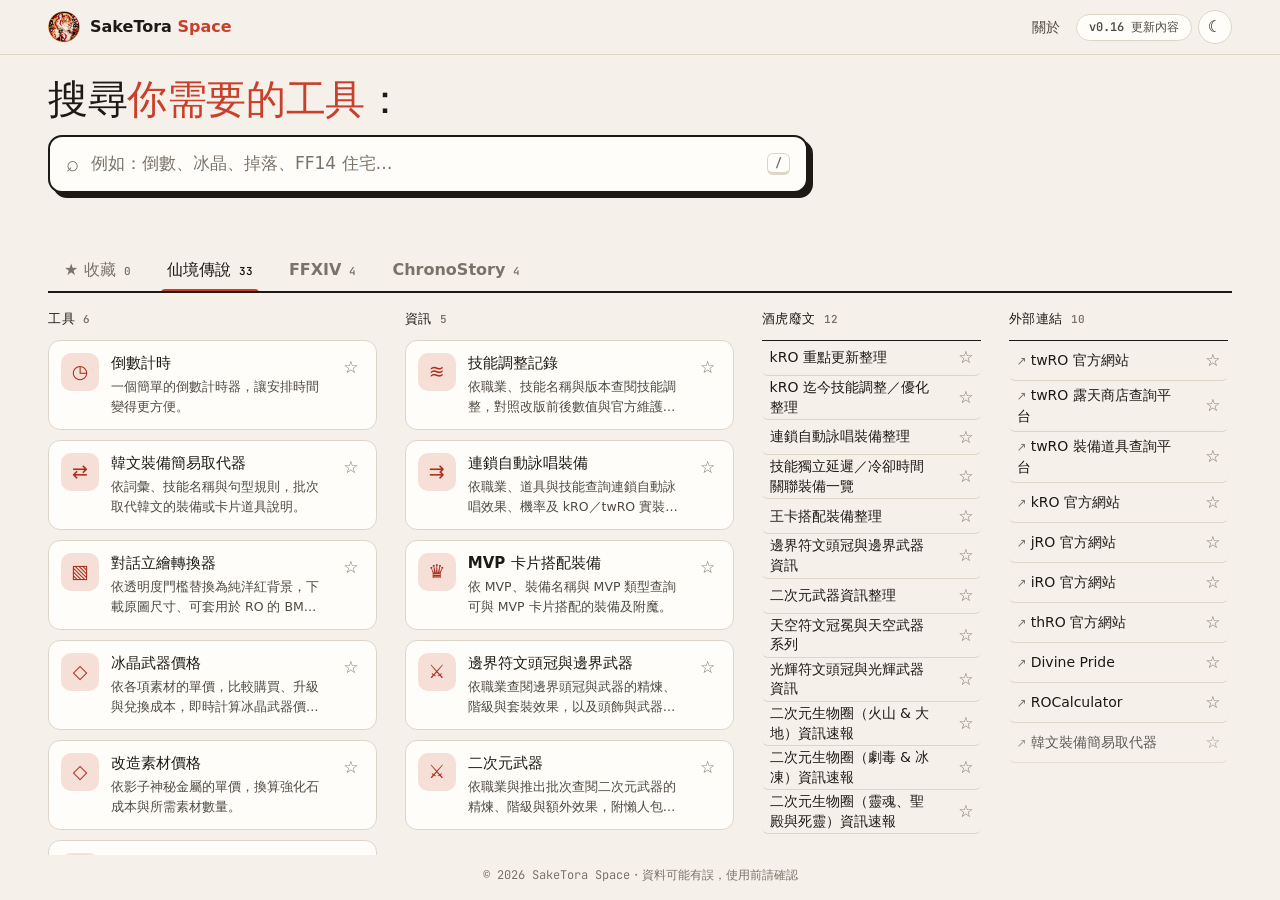
==== commit 46f9a41f: "feat: 發布 v0.16，新增二次元武器附魔並統一返回頂端按鈕 - 王卡搭配裝備更名為 MVP 卡片搭配裝備 - 邊界與二次元的英文名稱改為 frontier 與 two dimension，頁面" ====
--- a/index.html
+++ b/index.html
@@ -46,7 +46,7 @@
     <a class="logo" href="./"><img src="./assets/favicon.png" alt="" width="32" height="32"><span>SakeTora <b>Space</b></span></a>
     <nav class="header-actions" aria-label="網站">
       <button type="button" class="text-btn" data-open-dialog="about-dialog" aria-haspopup="dialog">關於</button>
-      <button type="button" class="version-pill" data-open-dialog="release-dialog" aria-haspopup="dialog">v0.15 更新內容</button>
+      <button type="button" class="version-pill" data-open-dialog="release-dialog" aria-haspopup="dialog">v0.16 更新內容</button>
       <button type="button" id="theme-toggle" class="icon-btn" aria-label="切換主題">☾</button>
     </nav>
   </header>
@@ -86,21 +86,21 @@
       <h2 id="about-title">我是酒虎，歡迎你來。</h2>
       <p>此處整理了我生活或遊戲當中，經常使用的一些小工具或實用網站連結。</p>
       <p class="about-note"><strong>使用前請留意：</strong>有些資料是經由我手動整理，也有些資料是經由 AI 整理，而網頁整體是透過 AI 生成；因此，可能在某些部分隱含了錯誤或 Bug 尚未發現。使用時，請務必確認資訊的正確性，以避免造成困擾。</p>
-      <p class="dialog-kicker">最後更新 2026-10-27・v0.15</p>
+      <p class="dialog-kicker">最後更新 2026-10-28・v0.16</p>
     </div>
   </dialog>
   <dialog id="release-dialog" aria-labelledby="release-title">
     <form method="dialog" class="dialog-header">
-      <div><p class="dialog-kicker"><time datetime="2026-10-27">2026-10-27</time></p><h2 id="release-title">v0.15 改版資訊</h2></div>
+      <div><p class="dialog-kicker"><time datetime="2026-10-28">2026-10-28</time></p><h2 id="release-title">v0.16 改版資訊</h2></div>
       <button class="icon-btn" type="submit" aria-label="關閉改版資訊" autofocus>×</button>
     </form>
     <ul class="release-list">
-      <li>新增「資訊」分類，並新增「連鎖自動詠唱裝備」、「王卡搭配裝備」、「邊界符文頭冠與邊界武器」與「二次元武器」資訊頁面。</li>
-      <li>冰晶武器價格：表格改為顯示各魔石的小計與數量，總價含基礎費用。</li>
-      <li>改造素材價格：依金屬與原石合成中較低的成本計算，並顯示所需原石數量。</li>
-      <li>升階素材價格：乙太魔石的成本改為單獨顯示於表格上方。</li>
-      <li>技能調整記錄：官方公告改為表格呈現；未註明日期的調整視為現行版本前的最新記錄。</li>
-      <li>首頁標題與版面調整，寬螢幕下僅內容區域捲動。</li>
+      <li>「王卡搭配裝備」更名為「MVP 卡片搭配裝備」。</li>
+      <li>二次元武器：新增「武器附魔」分頁，移除懶人包。</li>
+      <li>邊界符文頭冠與邊界武器：素材名稱改用 twRO 譯名，Zeny 金額改以完整數字顯示，升級素材的數量對齊排列。</li>
+      <li>武器附魔：邊界武器與二次元武器共用同一份資料；說明改為條列式，分類改為可篩選的按鈕，並依物理、單手、近距離、非暴擊優先排序。</li>
+      <li>邊界與二次元武器頁面的標題旁新增巴哈姆特原文連結，頁面網址也隨英文名稱調整。</li>
+      <li>統一全站「返回頂端」按鈕的樣式。</li>
     </ul>
   </dialog>
   <div id="toast" class="toast" role="status" hidden></div>
--- a/assets/css/theme.css
+++ b/assets/css/theme.css
@@ -110,12 +110,21 @@
 .page-head h1 { margin: 2px 0 8px; font-size: clamp(26px, 3vw, 36px); line-height: 1.2; font-weight: 900; letter-spacing: -.01em; }
 .page-head p { max-width: 80ch; margin: 4px 0; color: var(--ink-2); }
 .page-head a { color: var(--accent-ink); text-decoration: underline; text-underline-offset: 3px; }
+/* A source link sits beside the heading, a step smaller. */
+.page-title { display: flex; flex-wrap: wrap; align-items: baseline; gap: 0 12px; margin: 2px 0 8px; }
+.page-title h1 { margin: 0; }
+.page-source { font-size: 14px; font-weight: 600; }
 
 /* Footer */
 .site-footer { display: flex; justify-content: space-between; align-items: center; flex-wrap: wrap; gap: 8px 16px; max-width: 1280px; margin: 0 auto; padding: 12px var(--gutter) 16px; font: 12px var(--mono); color: var(--ink-3); }
-.footer-links { display: flex; flex-wrap: wrap; gap: 4px 16px; }
+.footer-links { display: flex; flex-wrap: wrap; align-items: center; gap: 4px 16px; }
 .footer-links a, .footer-links button { padding: 0; border: 0; background: none; color: var(--ink-2); font: inherit; text-decoration: underline; text-underline-offset: 3px; }
 .footer-links a:hover, .footer-links button:hover { color: var(--accent-strong); }
+
+/* Back-to-top: one pill style for the footer and for in-page sections alike. */
+.to-top, .footer-links .to-top { display: inline-flex; align-items: center; gap: 6px; padding: 4px 12px; border: 1px solid var(--rule); border-radius: 999px; background: var(--card); color: var(--ink-2); font: 600 12px var(--mono); line-height: 1.5; text-decoration: none; white-space: nowrap; cursor: pointer; }
+.to-top:hover, .footer-links .to-top:hover { border-color: var(--ink-3); color: var(--ink); }
+.to-top:focus-visible { outline: 2px solid var(--accent); outline-offset: 2px; }
 
 /* Shared controls (styles.css defines them; this rounds them to match) */
 .primary-button, .secondary-button { border-radius: 999px; }
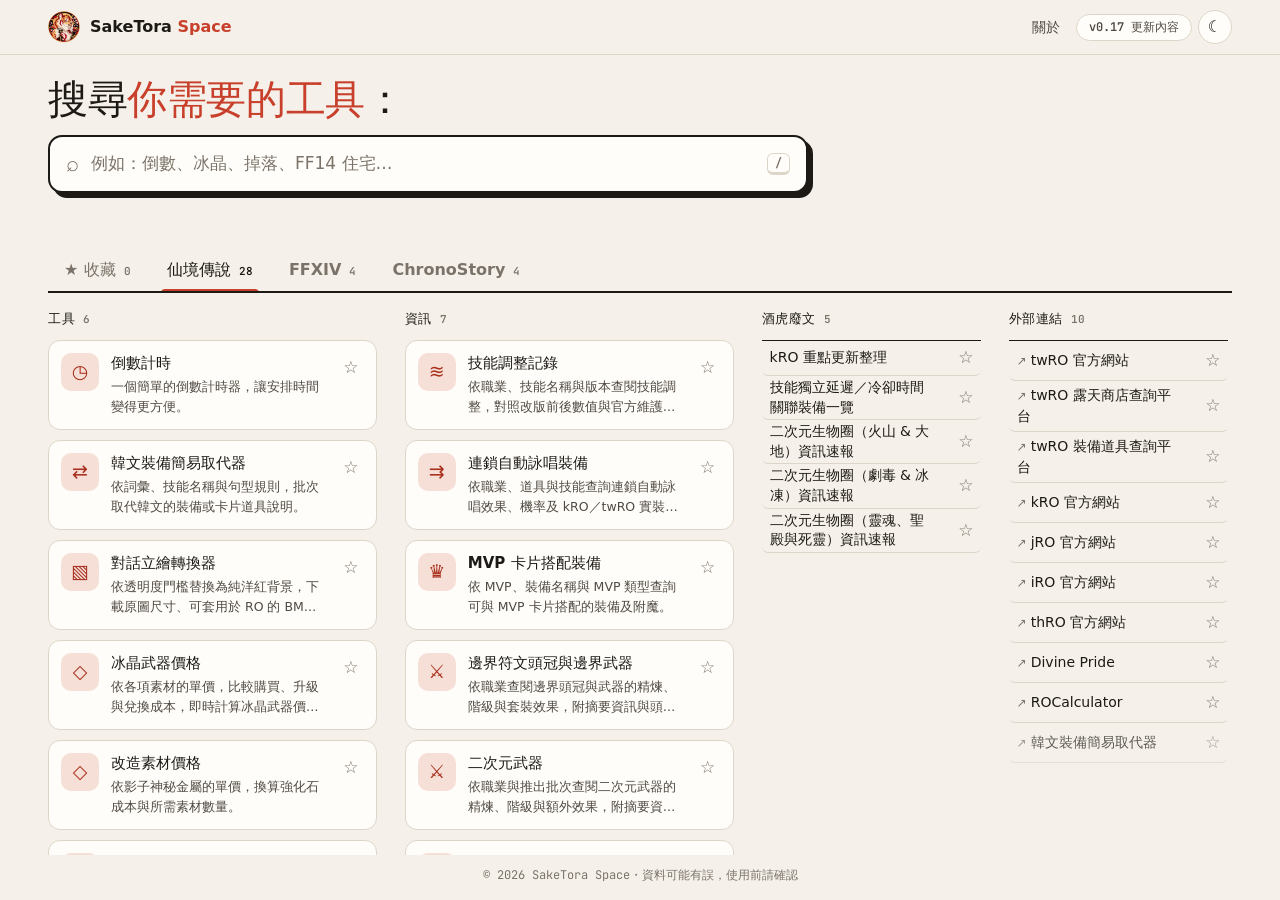
==== commit a44ad5b2: "feat: 發布 v0.17，新增天空與光輝裝備資訊頁面及摘要資訊 - 新增天空符文冠冕與天空武器、光輝符文頭冠與光輝武器資訊頁面，兩頁共用同一套畫面 - 邊界、二次元、天空與光輝新增預設的摘要資訊分" ====
--- a/index.html
+++ b/index.html
@@ -46,7 +46,7 @@
     <a class="logo" href="./"><img src="./assets/favicon.png" alt="" width="32" height="32"><span>SakeTora <b>Space</b></span></a>
     <nav class="header-actions" aria-label="網站">
       <button type="button" class="text-btn" data-open-dialog="about-dialog" aria-haspopup="dialog">關於</button>
-      <button type="button" class="version-pill" data-open-dialog="release-dialog" aria-haspopup="dialog">v0.16 更新內容</button>
+      <button type="button" class="version-pill" data-open-dialog="release-dialog" aria-haspopup="dialog">v0.17 更新內容</button>
       <button type="button" id="theme-toggle" class="icon-btn" aria-label="切換主題">☾</button>
     </nav>
   </header>
@@ -86,21 +86,20 @@
       <h2 id="about-title">我是酒虎，歡迎你來。</h2>
       <p>此處整理了我生活或遊戲當中，經常使用的一些小工具或實用網站連結。</p>
       <p class="about-note"><strong>使用前請留意：</strong>有些資料是經由我手動整理，也有些資料是經由 AI 整理，而網頁整體是透過 AI 生成；因此，可能在某些部分隱含了錯誤或 Bug 尚未發現。使用時，請務必確認資訊的正確性，以避免造成困擾。</p>
-      <p class="dialog-kicker">最後更新 2026-10-28・v0.16</p>
+      <p class="dialog-kicker">最後更新 2026-10-29・v0.17</p>
     </div>
   </dialog>
   <dialog id="release-dialog" aria-labelledby="release-title">
     <form method="dialog" class="dialog-header">
-      <div><p class="dialog-kicker"><time datetime="2026-10-28">2026-10-28</time></p><h2 id="release-title">v0.16 改版資訊</h2></div>
+      <div><p class="dialog-kicker"><time datetime="2026-10-29">2026-10-29</time></p><h2 id="release-title">v0.17 改版資訊</h2></div>
       <button class="icon-btn" type="submit" aria-label="關閉改版資訊" autofocus>×</button>
     </form>
     <ul class="release-list">
-      <li>「王卡搭配裝備」更名為「MVP 卡片搭配裝備」。</li>
-      <li>二次元武器：新增「武器附魔」分頁，移除懶人包。</li>
-      <li>邊界符文頭冠與邊界武器：素材名稱改用 twRO 譯名，Zeny 金額改以完整數字顯示，升級素材的數量對齊排列。</li>
-      <li>武器附魔：邊界武器與二次元武器共用同一份資料；說明改為條列式，分類改為可篩選的按鈕，並依物理、單手、近距離、非暴擊優先排序。</li>
-      <li>邊界與二次元武器頁面的標題旁新增巴哈姆特原文連結，頁面網址也隨英文名稱調整。</li>
-      <li>統一全站「返回頂端」按鈕的樣式。</li>
+      <li>新增「天空符文冠冕與天空武器」與「光輝符文頭冠與光輝武器」資訊頁面。</li>
+      <li>邊界、二次元、天空與光輝頁面新增預設的「摘要資訊」分頁，依職業列出強化技能與特殊效果；點選道具名稱即可跳到詳細效果並標示整組套裝。</li>
+      <li>二次元、天空與光輝的摘要資訊可點選表格標題，依職業或推出時間排序。</li>
+      <li>邊界與二次元武器：統一額外效果的觸發描述，摘要資訊中以獨立框線標示額外效果。</li>
+      <li>酒虎廢文：移除已整理為資訊頁面的文章。</li>
     </ul>
   </dialog>
   <div id="toast" class="toast" role="status" hidden></div>
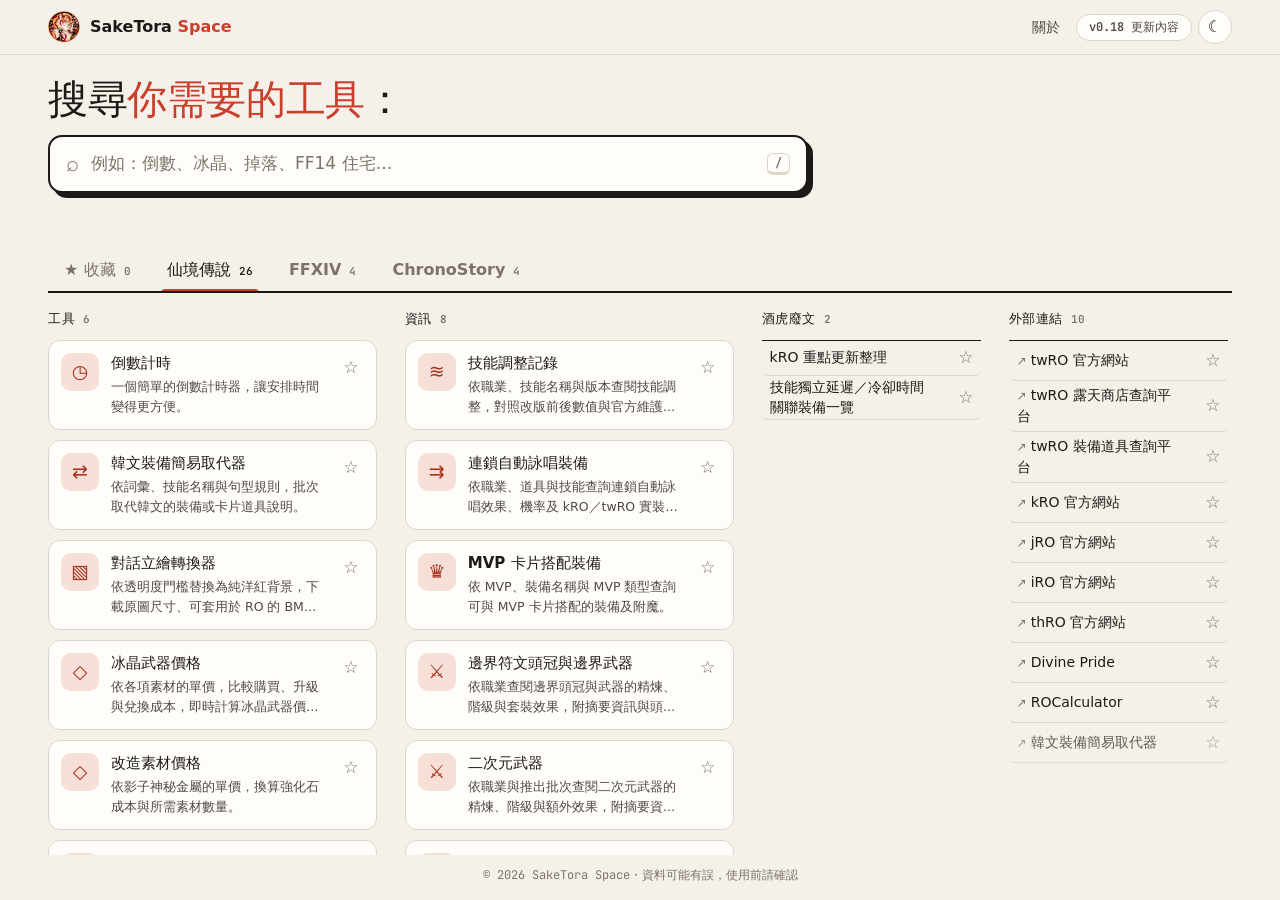
==== commit 83673737: "feat: 發布 v0.18，新增二次元生物圈資訊頁面並改用浮動返回頂端按鈕 - 新增二次元生物圈資訊頁面，整理四篇文章的武器與搭配卡片、披肩、魔物、生態之葉與兌換素材 - 二次元生物圈武器可依職業、" ====
--- a/index.html
+++ b/index.html
@@ -39,6 +39,7 @@
   <script src="./assets/js/tools/ragnarok/laboratory-timer.js" defer></script>
   <script src="./assets/js/tools/chronostory/support-info.js" defer></script>
   <script src="./assets/js/app.js" defer></script>
+  <script src="./assets/js/page-navigation.js" defer></script>
 </head>
 <body>
   <a class="skip-link" href="#search">跳至搜尋</a>
@@ -46,7 +47,7 @@
     <a class="logo" href="./"><img src="./assets/favicon.png" alt="" width="32" height="32"><span>SakeTora <b>Space</b></span></a>
     <nav class="header-actions" aria-label="網站">
       <button type="button" class="text-btn" data-open-dialog="about-dialog" aria-haspopup="dialog">關於</button>
-      <button type="button" class="version-pill" data-open-dialog="release-dialog" aria-haspopup="dialog">v0.17 更新內容</button>
+      <button type="button" class="version-pill" data-open-dialog="release-dialog" aria-haspopup="dialog">v0.18 更新內容</button>
       <button type="button" id="theme-toggle" class="icon-btn" aria-label="切換主題">☾</button>
     </nav>
   </header>
@@ -86,20 +87,21 @@
       <h2 id="about-title">我是酒虎，歡迎你來。</h2>
       <p>此處整理了我生活或遊戲當中，經常使用的一些小工具或實用網站連結。</p>
       <p class="about-note"><strong>使用前請留意：</strong>有些資料是經由我手動整理，也有些資料是經由 AI 整理，而網頁整體是透過 AI 生成；因此，可能在某些部分隱含了錯誤或 Bug 尚未發現。使用時，請務必確認資訊的正確性，以避免造成困擾。</p>
-      <p class="dialog-kicker">最後更新 2026-10-29・v0.17</p>
+      <p class="dialog-kicker">最後更新 2026-10-29・v0.18</p>
     </div>
   </dialog>
   <dialog id="release-dialog" aria-labelledby="release-title">
     <form method="dialog" class="dialog-header">
-      <div><p class="dialog-kicker"><time datetime="2026-10-29">2026-10-29</time></p><h2 id="release-title">v0.17 改版資訊</h2></div>
+      <div><p class="dialog-kicker"><time datetime="2026-10-29">2026-10-29</time></p><h2 id="release-title">v0.18 改版資訊</h2></div>
       <button class="icon-btn" type="submit" aria-label="關閉改版資訊" autofocus>×</button>
     </form>
     <ul class="release-list">
-      <li>新增「天空符文冠冕與天空武器」與「光輝符文頭冠與光輝武器」資訊頁面。</li>
-      <li>邊界、二次元、天空與光輝頁面新增預設的「摘要資訊」分頁，依職業列出強化技能與特殊效果；點選道具名稱即可跳到詳細效果並標示整組套裝。</li>
-      <li>二次元、天空與光輝的摘要資訊可點選表格標題，依職業或推出時間排序。</li>
-      <li>邊界與二次元武器：統一額外效果的觸發描述，摘要資訊中以獨立框線標示額外效果。</li>
-      <li>酒虎廢文：移除已整理為資訊頁面的文章。</li>
+      <li>新增「二次元生物圈」資訊頁面，整理四篇二次元生物圈文章的武器與搭配卡片、披肩、魔物、生態之葉與兌換素材。</li>
+      <li>二次元生物圈：武器可依職業、推出批次或區域篩選；魔物可依區域篩選、手動載入魔物外觀，並顯示篩選結果的最高 HIT 與 CRI 需求。</li>
+      <li>資訊頁面的詳細資料改為每列 2 筆，篩選後僅剩 1 筆時佔滿整列。</li>
+      <li>全站返回頂端改為右下角的半透明浮動按鈕，向下捲動後才會出現。</li>
+      <li>二次元武器：移除「說明與推出時間」分頁。</li>
+      <li>酒虎廢文：移除已整理為資訊頁面的二次元生物圈文章。</li>
     </ul>
   </dialog>
   <div id="toast" class="toast" role="status" hidden></div>
--- a/assets/css/theme.css
+++ b/assets/css/theme.css
@@ -121,10 +121,12 @@
 .footer-links a, .footer-links button { padding: 0; border: 0; background: none; color: var(--ink-2); font: inherit; text-decoration: underline; text-underline-offset: 3px; }
 .footer-links a:hover, .footer-links button:hover { color: var(--accent-strong); }
 
-/* Back-to-top: one pill style for the footer and for in-page sections alike. */
-.to-top, .footer-links .to-top { display: inline-flex; align-items: center; gap: 6px; padding: 4px 12px; border: 1px solid var(--rule); border-radius: 999px; background: var(--card); color: var(--ink-2); font: 600 12px var(--mono); line-height: 1.5; text-decoration: none; white-space: nowrap; cursor: pointer; }
-.to-top:hover, .footer-links .to-top:hover { border-color: var(--ink-3); color: var(--ink); }
+/* Floating back-to-top: translucent so it never hides content, solid only while pointed at or focused. */
+.to-top { position: fixed; right: 20px; bottom: 20px; z-index: 20; display: grid; place-items: center; width: 44px; height: 44px; padding: 0; border: 1px solid var(--rule); border-radius: 999px; background: var(--card); color: var(--ink); font: 700 18px var(--mono); box-shadow: 0 6px 18px #0003; cursor: pointer; opacity: 0; visibility: hidden; transition: opacity .2s, visibility .2s; }
+.to-top.is-visible { opacity: .4; visibility: visible; }
+.to-top.is-visible:hover, .to-top.is-visible:focus-visible { opacity: 1; border-color: var(--accent); color: var(--accent); }
 .to-top:focus-visible { outline: 2px solid var(--accent); outline-offset: 2px; }
+@media (prefers-reduced-motion: reduce) { .to-top { transition: none; } }
 
 /* Shared controls (styles.css defines them; this rounds them to match) */
 .primary-button, .secondary-button { border-radius: 999px; }
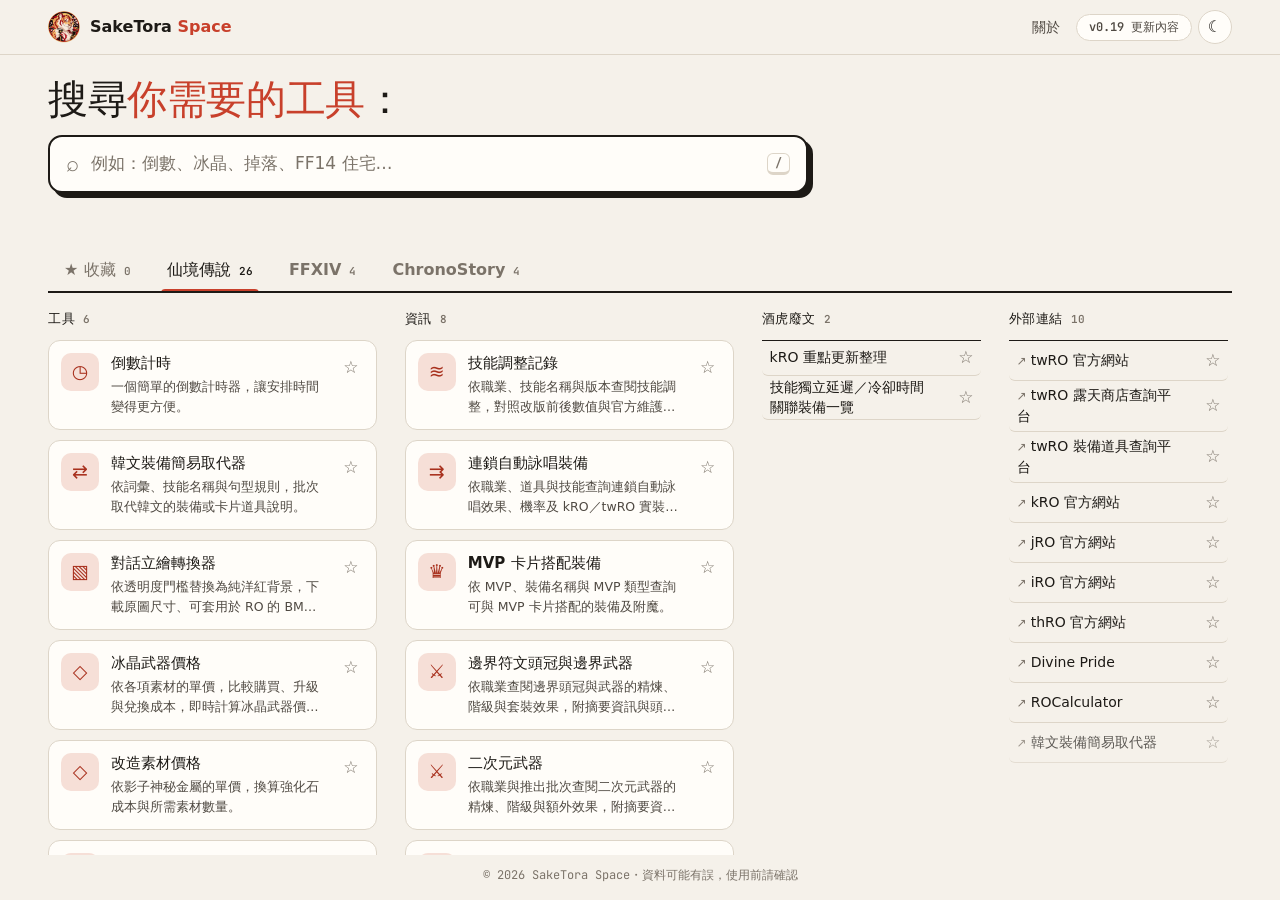
==== commit 9b71a7ab: "feat: 發布 v0.19，補齊二次元生態之葉並整理說明與附魔表格 - 二次元生物圈補齊十種二次元生態之葉與十種二次元生態葉片，區分武器與披肩、盾牌用途 - 第 4 批披肩依生態葉片補上所屬區域 -" ====
--- a/index.html
+++ b/index.html
@@ -47,7 +47,7 @@
     <a class="logo" href="./"><img src="./assets/favicon.png" alt="" width="32" height="32"><span>SakeTora <b>Space</b></span></a>
     <nav class="header-actions" aria-label="網站">
       <button type="button" class="text-btn" data-open-dialog="about-dialog" aria-haspopup="dialog">關於</button>
-      <button type="button" class="version-pill" data-open-dialog="release-dialog" aria-haspopup="dialog">v0.18 更新內容</button>
+      <button type="button" class="version-pill" data-open-dialog="release-dialog" aria-haspopup="dialog">v0.19 更新內容</button>
       <button type="button" id="theme-toggle" class="icon-btn" aria-label="切換主題">☾</button>
     </nav>
   </header>
@@ -87,21 +87,20 @@
       <h2 id="about-title">我是酒虎，歡迎你來。</h2>
       <p>此處整理了我生活或遊戲當中，經常使用的一些小工具或實用網站連結。</p>
       <p class="about-note"><strong>使用前請留意：</strong>有些資料是經由我手動整理，也有些資料是經由 AI 整理，而網頁整體是透過 AI 生成；因此，可能在某些部分隱含了錯誤或 Bug 尚未發現。使用時，請務必確認資訊的正確性，以避免造成困擾。</p>
-      <p class="dialog-kicker">最後更新 2026-10-29・v0.18</p>
+      <p class="dialog-kicker">最後更新 2026-10-29・v0.19</p>
     </div>
   </dialog>
   <dialog id="release-dialog" aria-labelledby="release-title">
     <form method="dialog" class="dialog-header">
-      <div><p class="dialog-kicker"><time datetime="2026-10-29">2026-10-29</time></p><h2 id="release-title">v0.18 改版資訊</h2></div>
+      <div><p class="dialog-kicker"><time datetime="2026-10-29">2026-10-29</time></p><h2 id="release-title">v0.19 改版資訊</h2></div>
       <button class="icon-btn" type="submit" aria-label="關閉改版資訊" autofocus>×</button>
     </form>
     <ul class="release-list">
-      <li>新增「二次元生物圈」資訊頁面，整理四篇二次元生物圈文章的武器與搭配卡片、披肩、魔物、生態之葉與兌換素材。</li>
-      <li>二次元生物圈：武器可依職業、推出批次或區域篩選；魔物可依區域篩選、手動載入魔物外觀，並顯示篩選結果的最高 HIT 與 CRI 需求。</li>
-      <li>資訊頁面的詳細資料改為每列 2 筆，篩選後僅剩 1 筆時佔滿整列。</li>
-      <li>全站返回頂端改為右下角的半透明浮動按鈕，向下捲動後才會出現。</li>
-      <li>二次元武器：移除「說明與推出時間」分頁。</li>
-      <li>酒虎廢文：移除已整理為資訊頁面的二次元生物圈文章。</li>
+      <li>二次元生物圈：補齊所有區域的二次元生態之葉（武器）與二次元生態葉片（披肩、盾牌），並補上第 4 批披肩的所屬區域。</li>
+      <li>二次元生物圈：「說明與素材」改為表格呈現；點選推出時間、區域、職業或適用裝備即可跳到對應的詳細資料。</li>
+      <li>二次元生物圈：兌換素材改以火山區域為例，素材數量統一對齊。</li>
+      <li>邊界符文頭冠與邊界武器：頭飾附魔的附魔重置與各洞附魔整合為一張表，第 2 洞附魔升級整合為一張表，僅特殊升級另外列出。</li>
+      <li>天空與光輝：移除頁首的介紹文字。</li>
     </ul>
   </dialog>
   <div id="toast" class="toast" role="status" hidden></div>
